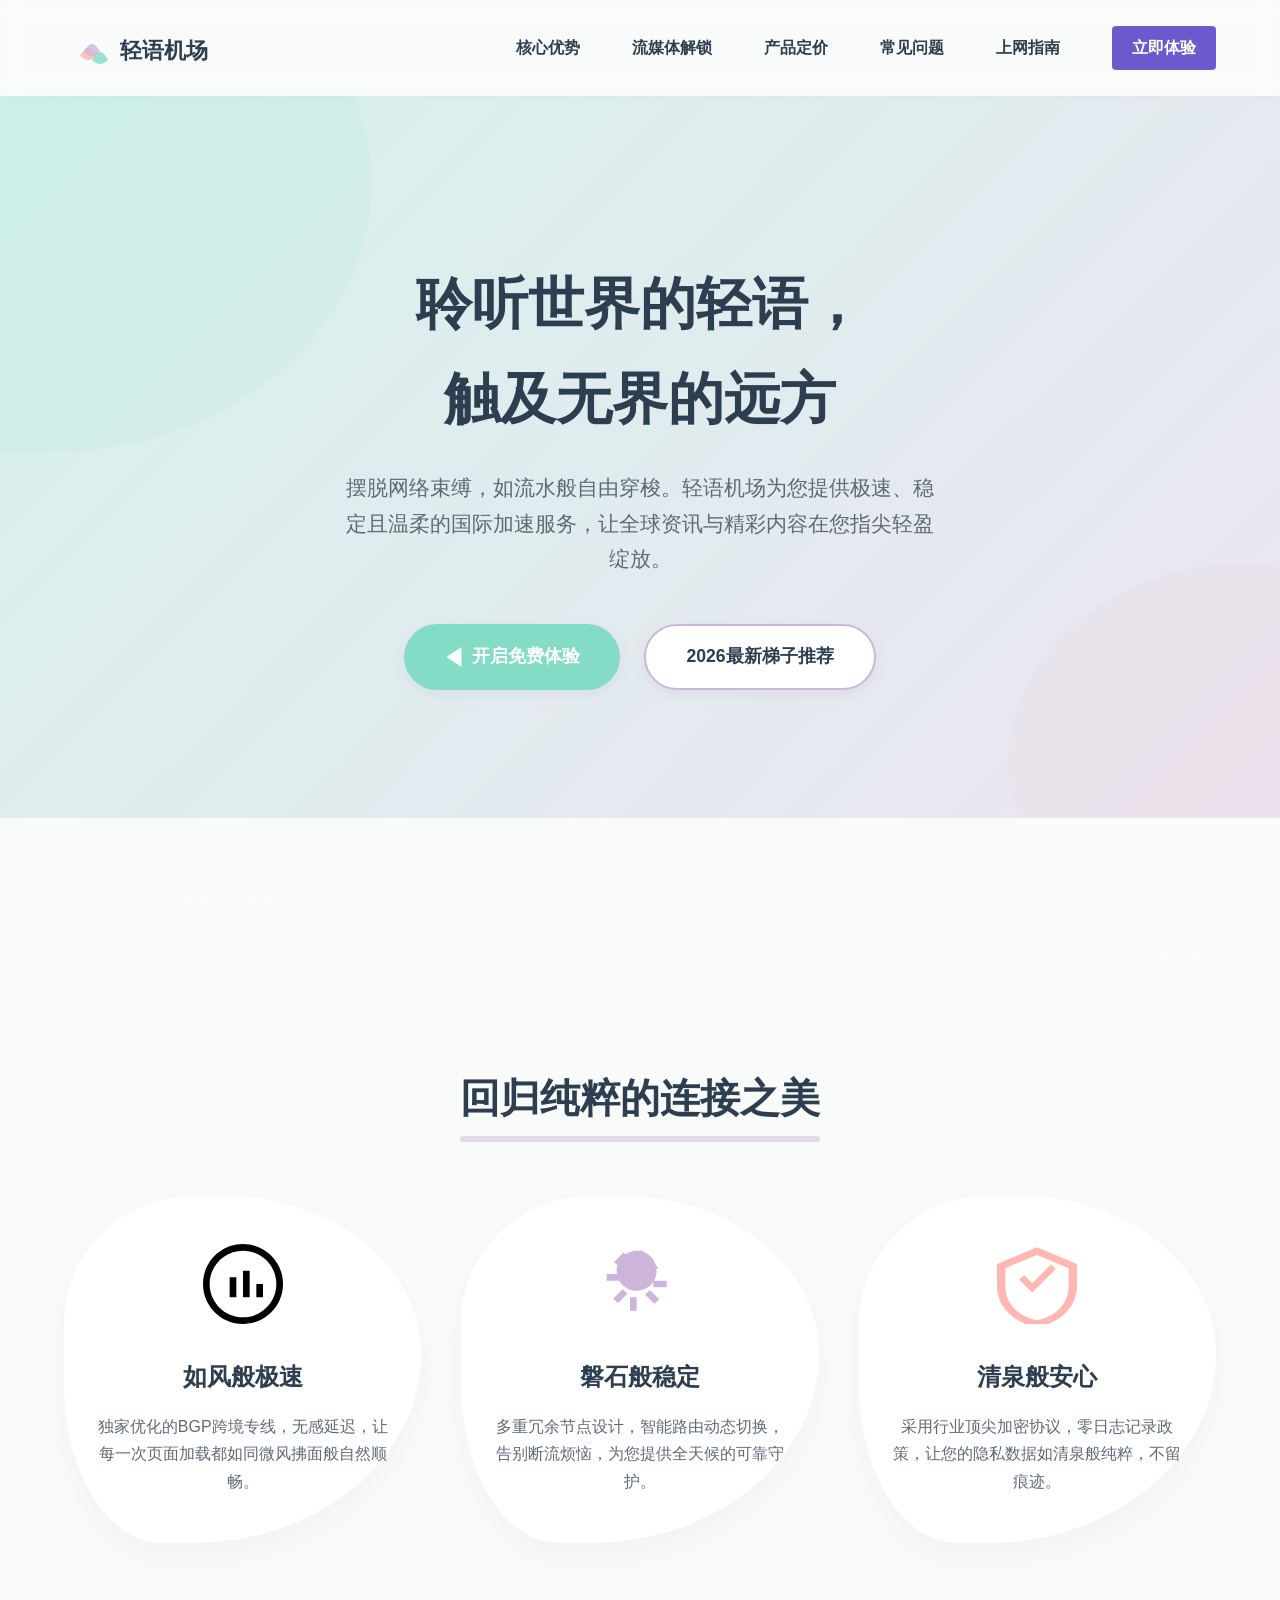
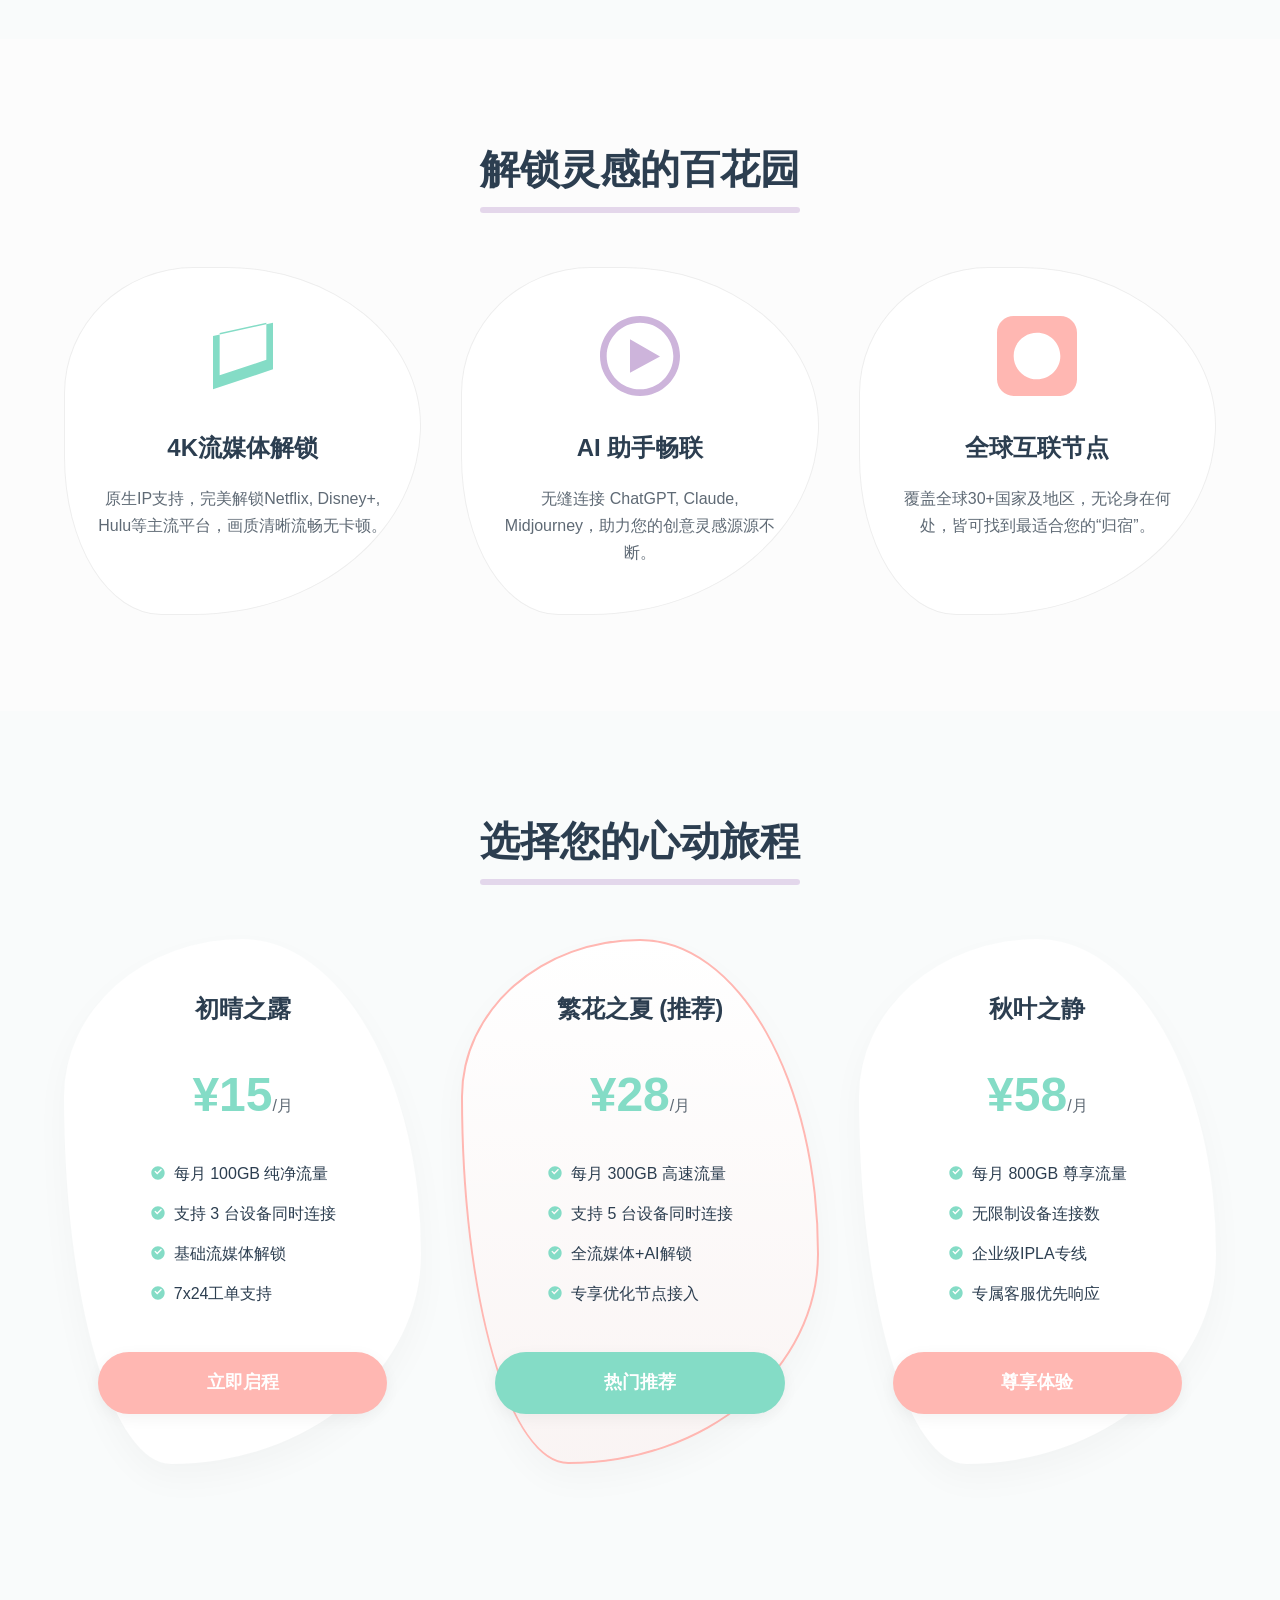
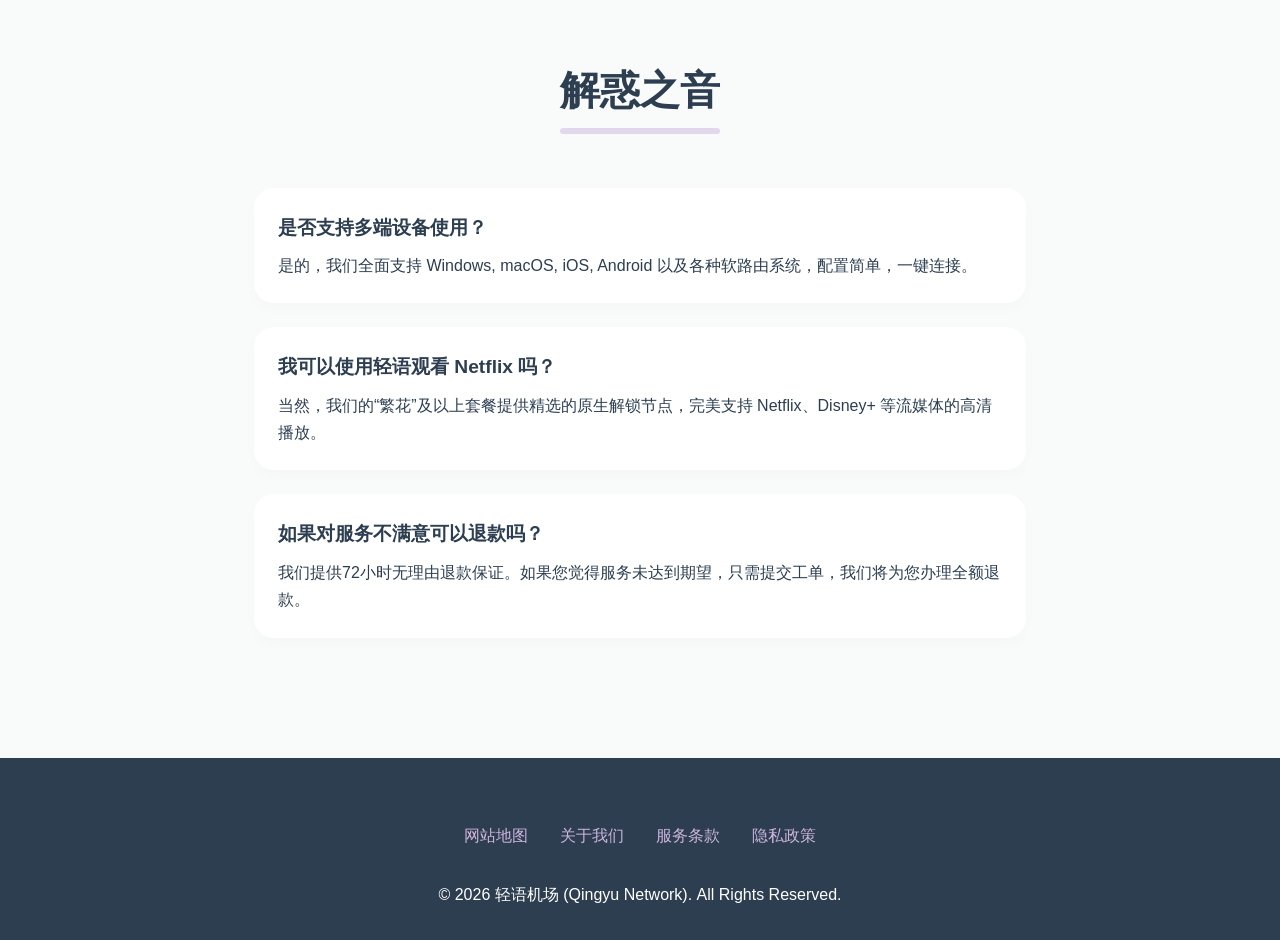
==== index.html @ f0b714f5 "Initial commit of generated landing page" ====
<!DOCTYPE html>
<html lang="zh-CN">
<head>
  <meta charset="UTF-8">
  <meta name="viewport" content="width=device-width, initial-scale=1.0">
  <title>轻语机场：丝滑解锁全球流媒体 | 全家人的畅快冲浪通行证</title>
  <link rel="stylesheet" href="style.css">
  <meta name="description" content="追剧卡顿？网课掉线？轻语机场为您带来无缝连接的网络加速体验。完美解锁各大流媒体，一键极速秒开海外高清资源。高性价比的友好型机场推荐，全天候守护您与家人的数字生活。">

    <meta name="keywords" content="轻语机场, 流媒体解锁, 海外教育加速, 翻墙梯子, 稳定好用机场">

    <meta property="og:title" content="轻语机场：丝滑解锁全球流媒体 | 全家人的畅快冲浪通行证">
    <meta property="og:description" content="追剧卡顿？网课掉线？轻语机场为您带来无缝连接的网络加速体验。完美解锁各大流媒体，一键极速秒开海外高清资源。高性价比的友好型机场推荐，全天候守护您与家人的数字生活。">
    <meta property="og:type" content="website">
    <meta property="og:url" content="https://qingyujichang.mom/">
    <meta property="og:image" content="https://qingyujichang.mom/og-image.jpg">
    <meta property="og:site_name" content="轻语机场">
    <script type="application/ld+json">
    {
      "@context": "https://schema.org/",
      "@type": "Product",
      "name": "轻语机场",
      "description": "追剧卡顿？网课掉线？轻语机场为您带来无缝连接的网络加速体验。完美解锁各大流媒体，一键极速秒开海外高清资源。高性价比的友好型机场推荐，全天候守护您与家人的数字生活。",
      "brand": {
        "@type": "Brand",
        "name": "轻语机场"
      }
    }
    </script>
    </head>
<body>

  <header>
    <div class="logo">
      <svg role="img" aria-label="轻语机场 Logo" viewBox="0 0 200 60" width="160" height="48" xmlns="http://www.w3.org/2000/svg">
        <path d="M 20 40 Q 30 20 40 40 Q 30 50 20 40 Z" fill="#FFB7B2" opacity="0.8"/>
        <path d="M 35 45 Q 45 25 55 45 Q 45 55 35 45 Z" fill="#84DCC6" opacity="0.8"/>
        <path d="M 25 35 Q 35 15 45 35 Q 35 45 25 35 Z" fill="#CDB4DB" opacity="0.8"/>
        <text x="70" y="42" font-size="28" font-family="'Microsoft YaHei', sans-serif" font-weight="bold" fill="#2C3E50">轻语机场</text>
      </svg>
    </div>
    
            <input type="checkbox" id="mobile-menu-toggle" class="menu-toggle" style="display:none;">
            <label for="mobile-menu-toggle" class="menu-hamburger">
                <span></span><span></span><span></span>
            </label>
            <nav style="display:flex; gap: 20px; align-items: center;">
<a href="index.html#advantages" style="text-decoration:none; color:inherit; font-weight:bold;">核心优势</a>
            <a href="index.html#streaming" style="text-decoration:none; color:inherit; font-weight:bold;">流媒体解锁</a>
            <a href="index.html#pricing" style="text-decoration:none; color:inherit; font-weight:bold;">产品定价</a>
            <a href="index.html#faq" style="text-decoration:none; color:inherit; font-weight:bold;">常见问题</a>
<a href="surfing-guide.html" style="text-decoration:none; color:inherit; font-weight:bold;">上网指南</a>
<a href="https://ww012.twilightaff.com/#/?code=A56DH1Af" rel="nofollow" target="_blank" class="nav-cta">立即体验</a>
</nav>
  </header>

  <section class="hero">
    <h1>聆听世界的轻语，<br>触及无界的远方</h1>
    <p>摆脱网络束缚，如流水般自由穿梭。轻语机场为您提供极速、稳定且温柔的国际加速服务，让全球资讯与精彩内容在您指尖轻盈绽放。</p>
    <div class="cta-group">
      <a href="https://ww012.twilightaff.com/#/?code=A56DH1Af" class="btn btn-primary" rel="nofollow" target="_blank">
        <svg role="img" aria-label="轻语机场 Logo" style="width:20px;height:20px;margin-right:8px;fill:#fff;" viewBox="0 0 24 24"><path d="M3 12l18-12v24z"/></svg> 开启免费体验
      </a>
      <a href="https://tizilab.net/paihang/" class="btn btn-dofollow" target="_blank">
        2026最新梯子推荐
      </a>
    </div>
  </section>

  <div class="wave-divider">
    <svg role="img" aria-label="轻语机场 Logo" viewBox="0 0 1200 120" preserveAspectRatio="none">
        <path d="M321.39,56.44c58-10.79,114.16-30.13,172-41.86,82.39-16.72,168.19-17.73,250.45-.39C823.78,31,906.67,72,985.66,92.83c70.05,18.48,146.53,26.09,214.34,3V0H0V27.35A600.21,600.21,0,0,0,321.39,56.44Z" fill="#F9FBFB"></path>
    </svg>
  </div>

  <section id="advantages">
    <h2 class="section-title">回归纯粹的连接之美</h2>
    <div class="grid">
      <div class="card">
        <svg role="img" aria-label="轻语机场 Logo" viewBox="0 0 24 24"><path d="M12 2c5.514 0 10 4.486 10 10s-4.486 10-10 10-10-4.486-10-10 4.486-10 10-10zm0-2c-6.627 0-12 5.373-12 12s5.373 12 12 12 12-5.373 12-12-5.373-12-12-12zm-2 16h-2v-6h2v6zm4 0h-2v-8h2v8zm4 0h-2v-4h2v4z"/></svg>
        <h3>如风般极速</h3>
        <p>独家优化的BGP跨境专线，无感延迟，让每一次页面加载都如同微风拂面般自然顺畅。</p>
      </div>
      <div class="card">
        <svg role="img" aria-label="轻语机场 Logo" viewBox="0 0 24 24"><path d="M11 2v4h2v-4h-2zm3.61 2.22l-1.41 1.41 2.83 2.83 1.41-1.41-2.83-2.83zm5.39 6.78h-4v2h4v-2zm-2.22 5.61l-2.83-2.83-1.41 1.41 2.83 2.83 1.41-1.41zm-6.78 3.39v-4h-2v4h2zm-5.61-2.22l2.83-2.83-1.41-1.41-2.83 2.83 1.41 1.41zm-3.39-6.78h4v-2h-4v2zm2.22-5.61l1.41 1.41 2.83-2.83-1.41-1.41-2.83 2.83zm6.78-3.39c-3.31 0-6 2.69-6 6s2.69 6 6 6 6-2.69 6-6-2.69-6-6-6z" fill="#CDB4DB"/></svg>
        <h3>磐石般稳定</h3>
        <p>多重冗余节点设计，智能路由动态切换，告别断流烦恼，为您提供全天候的可靠守护。</p>
      </div>
      <div class="card">
        <svg role="img" aria-label="轻语机场 Logo" viewBox="0 0 24 24"><path d="M12 1l-12 5v6.5c0 5.55 3.84 10.74 12 12.5 8.16-1.76 12-6.95 12-12.5v-6.5l-12-5zm0 2.28l9.5 3.96v5.26c0 4.67-2.92 9-9.5 10.37-6.58-1.37-9.5-5.7-9.5-10.37v-5.26l9.5-3.96zm-1.41 11.3l-3.89-3.88 1.41-1.41 2.48 2.47 5.66-5.66 1.41 1.41-7.07 7.07z" fill="#FFB7B2"/></svg>
        <h3>清泉般安心</h3>
        <p>采用行业顶尖加密协议，零日志记录政策，让您的隐私数据如清泉般纯粹，不留痕迹。</p>
      </div>
    </div>
  </section>

  <section id="streaming" style="background-color: #fcfcfc;">
    <h2 class="section-title">解锁灵感的百花园</h2>
    <div class="grid">
      <div class="card" style="box-shadow: none; border: 1px solid #eee;">
        <svg role="img" aria-label="轻语机场 Logo" viewBox="0 0 24 24"><path d="M21 16v-14l-18 4v16l18-6zm-16-10.87l14-3.11v11.12l-14 4.67v-12.68z" fill="#84DCC6"/></svg>
        <h3>4K流媒体解锁</h3>
        <p>原生IP支持，完美解锁Netflix, Disney+, Hulu等主流平台，画质清晰流畅无卡顿。</p>
      </div>
      <div class="card" style="box-shadow: none; border: 1px solid #eee;">
        <svg role="img" aria-label="轻语机场 Logo" viewBox="0 0 24 24"><path d="M12 2c5.514 0 10 4.486 10 10s-4.486 10-10 10-10-4.486-10-10 4.486-10 10-10zm0-2c-6.627 0-12 5.373-12 12s5.373 12 12 12 12-5.373 12-12-5.373-12-12-12zm-3 17v-10l9 5.146-9 4.854z" fill="#CDB4DB"/></svg>
        <h3>AI 助手畅联</h3>
        <p>无缝连接 ChatGPT, Claude, Midjourney，助力您的创意灵感源源不断。</p>
      </div>
      <div class="card" style="box-shadow: none; border: 1px solid #eee;">
        <svg role="img" aria-label="轻语机场 Logo" viewBox="0 0 24 24"><path d="M19 0h-14c-2.761 0-5 2.239-5 5v14c0 2.761 2.239 5 5 5h14c2.762 0 5-2.239 5-5v-14c0-2.761-2.238-5-5-5zm-7 19c-3.86 0-7-3.14-7-7s3.14-7 7-7 7 3.14 7 7-3.14 7-7 7z" fill="#FFB7B2"/></svg>
        <h3>全球互联节点</h3>
        <p>覆盖全球30+国家及地区，无论身在何处，皆可找到最适合您的“归宿”。</p>
      </div>
    </div>
  </section>

  <section id="pricing">
    <h2 class="section-title">选择您的心动旅程</h2>
    <div class="grid">
      <div class="card price-card">
        <h3>初晴之露</h3>
        <div class="price">¥15<span>/月</span></div>
        <ul class="features-list">
          <li>每月 100GB 纯净流量</li>
          <li>支持 3 台设备同时连接</li>
          <li>基础流媒体解锁</li>
          <li>7x24工单支持</li>
        </ul>
        <a href="https://ww012.twilightaff.com/#/?code=A56DH1Af" class="btn btn-secondary" rel="nofollow" target="_blank" style="width:100%">立即启程</a>
      </div>
      <div class="card price-card featured">
        <h3>繁花之夏 (推荐)</h3>
        <div class="price">¥28<span>/月</span></div>
        <ul class="features-list">
          <li>每月 300GB 高速流量</li>
          <li>支持 5 台设备同时连接</li>
          <li>全流媒体+AI解锁</li>
          <li>专享优化节点接入</li>
        </ul>
        <a href="https://ww012.twilightaff.com/#/?code=A56DH1Af" class="btn btn-primary" rel="nofollow" target="_blank" style="width:100%">热门推荐</a>
      </div>
      <div class="card price-card">
        <h3>秋叶之静</h3>
        <div class="price">¥58<span>/月</span></div>
        <ul class="features-list">
          <li>每月 800GB 尊享流量</li>
          <li>无限制设备连接数</li>
          <li>企业级IPLA专线</li>
          <li>专属客服优先响应</li>
        </ul>
        <a href="https://ww012.twilightaff.com/#/?code=A56DH1Af" class="btn btn-secondary" rel="nofollow" target="_blank" style="width:100%">尊享体验</a>
      </div>
    </div>
  </section>

  <section id="faq" style="max-width: 900px; margin: 0 auto;">
    <h2 class="section-title">解惑之音</h2>
    <div class="faq-item">
      <h4>是否支持多端设备使用？</h4>
      <p>是的，我们全面支持 Windows, macOS, iOS, Android 以及各种软路由系统，配置简单，一键连接。</p>
    </div>
    <div class="faq-item">
      <h4>我可以使用轻语观看 Netflix 吗？</h4>
      <p>当然，我们的“繁花”及以上套餐提供精选的原生解锁节点，完美支持 Netflix、Disney+ 等流媒体的高清播放。</p>
    </div>
    <div class="faq-item">
      <h4>如果对服务不满意可以退款吗？</h4>
      <p>我们提供72小时无理由退款保证。如果您觉得服务未达到期望，只需提交工单，我们将为您办理全额退款。</p>
    </div>
  </section>

  <footer>
    <div class="footer-links">
      <a href="sitemap.html">网站地图</a>
      <a href="about.html">关于我们</a>
      <a href="terms.html">服务条款</a>
      <a href="privacy.html">隐私政策</a>
    </div>
    <p>&copy; 2026 轻语机场 (Qingyu Network). All Rights Reserved.</p>
  </footer>

</body>
</html>
---- style.css ----
/* style.css */
:root {
  --teal: #84DCC6;
  --peach: #FFB7B2;
  --lavender: #CDB4DB;
  --white: #F9FBFB;
  --text-dark: #2C3E50;
  --text-light: #5F6A75;
  --blob-radius-1: 40% 60% 70% 30% / 40% 50% 60% 50%;
  --blob-radius-2: 60% 40% 30% 70% / 50% 60% 40% 50%;
  --blob-radius-3: 50% 50% 70% 30% / 30% 60% 40% 70%;
}

* {
  box-sizing: border-box;
  margin: 0;
  padding: 0;
}

body {
  font-family: 'Helvetica Neue', 'PingFang SC', 'Microsoft YaHei', sans-serif;
  background-color: var(--white);
  color: var(--text-dark);
  line-height: 1.7;
  overflow-x: hidden;
}

a { text-decoration: none; }

header {
  display: flex;
  justify-content: space-between;
  align-items: center;
  padding: 1.5rem 5%;
  background: rgba(249, 251, 251, 0.85);
  backdrop-filter: blur(10px);
  position: sticky;
  top: 0;
  z-index: 1000;
  box-shadow: 0 2px 10px rgba(0,0,0,0.02);
}

.logo {
  display: flex;
  align-items: center;
}

nav a {
  margin-left: 2rem;
  color: var(--text-dark);
  font-weight: 500;
  transition: color 0.3s;
}

nav a:hover { color: var(--teal); }

section {
  padding: 6rem 5%;
  position: relative;
}

.hero {
  text-align: center;
  padding: 10rem 5% 8rem;
  background: linear-gradient(135deg, rgba(132, 220, 198, 0.3), rgba(205, 180, 219, 0.3));
  position: relative;
  overflow: hidden;
}

.hero::before {
  content: '';
  position: absolute;
  top: -20%; left: -10%;
  width: 500px; height: 500px;
  background: var(--teal);
  opacity: 0.1;
  border-radius: var(--blob-radius-1);
  z-index: -1;
  animation: morph 8s ease-in-out infinite alternate;
}

.hero::after {
  content: '';
  position: absolute;
  bottom: -20%; right: -10%;
  width: 400px; height: 400px;
  background: var(--peach);
  opacity: 0.1;
  border-radius: var(--blob-radius-2);
  z-index: -1;
  animation: morph 10s ease-in-out infinite alternate-reverse;
}

@keyframes morph {
  0% { border-radius: var(--blob-radius-1); transform: rotate(0deg); }
  100% { border-radius: var(--blob-radius-2); transform: rotate(10deg); }
}

.hero h1 {
  font-size: 3.5rem;
  margin-bottom: 1.5rem;
  color: var(--text-dark);
  font-weight: 800;
}

.hero p {
  font-size: 1.3rem;
  color: var(--text-light);
  margin-bottom: 3rem;
  max-width: 600px;
  margin-inline: auto;
}

.cta-group {
  display: flex;
  justify-content: center;
  gap: 1.5rem;
  flex-wrap: wrap;
}

.btn {
  display: inline-flex;
  align-items: center;
  justify-content: center;
  padding: 1rem 2.5rem;
  border-radius: 50px;
  font-size: 1.1rem;
  font-weight: bold;
  transition: all 0.3s ease;
  box-shadow: 0 4px 15px rgba(0,0,0,0.05);
}

.btn-primary {
  background-color: var(--teal);
  color: #fff;
}
.btn-primary:hover { background-color: #6bc4ae; transform: translateY(-3px); box-shadow: 0 8px 25px rgba(132, 220, 198, 0.4); }

.btn-secondary {
  background-color: var(--peach);
  color: #fff;
}
.btn-secondary:hover { background-color: #f2a6a1; transform: translateY(-3px); box-shadow: 0 8px 25px rgba(255, 183, 178, 0.4); }

.btn-dofollow {
  background-color: #fff;
  color: var(--text-dark);
  border: 2px solid var(--lavender);
}
.btn-dofollow:hover { background-color: var(--lavender); color: #fff; transform: translateY(-3px); box-shadow: 0 8px 25px rgba(205, 180, 219, 0.4); }

.section-title {
  text-align: center;
  font-size: 2.5rem;
  margin-bottom: 4rem;
  color: var(--text-dark);
  position: relative;
  display: inline-block;
  left: 50%;
  transform: translateX(-50%);
}

.section-title::after {
  content: '';
  position: absolute;
  bottom: -10px;
  left: 0;
  width: 100%;
  height: 6px;
  background: var(--lavender);
  border-radius: 10px;
  opacity: 0.5;
}

.grid {
  display: grid;
  grid-template-columns: repeat(auto-fit, minmax(300px, 1fr));
  gap: 2.5rem;
  max-width: 1200px;
  margin: 0 auto;
}

.card {
  background: #fff;
  padding: 3rem 2rem;
  border-radius: var(--blob-radius-1);
  box-shadow: 0 15px 35px rgba(0,0,0,0.03);
  text-align: center;
  transition: all 0.4s ease;
  position: relative;
  z-index: 1;
}

.card::before {
  content: '';
  position: absolute;
  top: -10%; left: -10%;
  width: 120%; height: 120%;
  background: radial-gradient(circle, rgba(132,220,198,0.05) 0%, rgba(255,255,255,0) 70%);
  z-index: -1;
  opacity: 0;
  transition: opacity 0.4s ease;
}

.card:hover {
  border-radius: var(--blob-radius-2);
  transform: translateY(-10px);
}
.card:hover::before { opacity: 1; }

.card svg {
  width: 80px;
  height: 80px;
  margin-bottom: 1.5rem;
}

.card h3 {
  font-size: 1.5rem;
  margin-bottom: 1rem;
  color: var(--text-dark);
}

.card p {
  color: var(--text-light);
}

.price-card {
  border-radius: var(--blob-radius-3);
  border: 2px solid transparent;
}
.price-card.featured {
  background: linear-gradient(180deg, #fff 0%, rgba(255,183,178,0.1) 100%);
  border-color: var(--peach);
}

.price {
  font-size: 3rem;
  font-weight: 800;
  color: var(--teal);
  margin: 1.5rem 0;
}
.price span { font-size: 1rem; color: var(--text-light); font-weight: normal; }

.features-list { list-style: none; margin-bottom: 2rem; text-align: left; display: inline-block; }
.features-list li { margin-bottom: 0.8rem; display: flex; align-items: center; gap: 0.5rem; }
.features-list li::before {
  content: '';
  display: inline-block;
  width: 16px; height: 16px;
  background-image: url('data:image/svg+xml;utf8,<svg xmlns="http://www.w3.org/2000/svg" viewBox="0 0 24 24" fill="%2384DCC6"><path d="M12 22C6.477 22 2 17.523 2 12S6.477 2 12 2s10 4.477 10 10-4.477 10-10 10zm-1.177-7.86l7.07-7.071-1.414-1.414-5.656 5.657-2.829-2.829-1.414 1.414 4.243 4.243z"/></svg>');
}

.faq-item {
  background: #fff;
  border-radius: 20px;
  padding: 1.5rem;
  margin-bottom: 1.5rem;
  box-shadow: 0 5px 15px rgba(0,0,0,0.02);
}
.faq-item h4 { font-size: 1.2rem; color: var(--text-dark); margin-bottom: 0.5rem; }

.wave-divider {
  width: 100%;
  overflow: hidden;
  line-height: 0;
}
.wave-divider svg { display: block; width: calc(100% + 1.3px); height: 150px; }

footer {
  background: var(--text-dark);
  color: #fff;
  padding: 4rem 5% 2rem;
  text-align: center;
}

.footer-links { margin-bottom: 2rem; display: flex; justify-content: center; gap: 2rem; flex-wrap: wrap; }
.footer-links a { color: var(--lavender); transition: color 0.3s; }
.footer-links a:hover { color: var(--teal); }

.page-container {
  max-width: 800px;
  margin: 5rem auto;
  padding: 3rem;
  background: #fff;
  border-radius: var(--blob-radius-1);
  box-shadow: 0 20px 40px rgba(0,0,0,0.05);
}
.page-container h1 { color: var(--teal); margin-bottom: 2rem; font-size: 2.5rem; text-align: center; }
.page-container h2 { color: var(--text-dark); margin: 2rem 0 1rem; }
.page-container p { margin-bottom: 1.5rem; color: var(--text-light); }
.page-container ul { margin-left: 2rem; margin-bottom: 1.5rem; color: var(--text-light); }
.page-container li { margin-bottom: 0.5rem; }

@media (max-width: 768px) {
  header { flex-direction: column; gap: 1rem; padding: 1rem; }
  nav a { margin: 0 0.5rem; font-size: 0.9rem; }
  .hero h1 { font-size: 2.5rem; }
  .section-title { font-size: 2rem; }
  .grid { grid-template-columns: 1fr; }
  .page-container { margin: 2rem 5%; padding: 2rem 1.5rem; border-radius: 20px; }
}

/* Article Content Link Styles */
.article-content a {
    color: #6a5acd !important;
    text-decoration: underline;
    font-weight: bold;
}
.article-content a:visited {
    color: #6a5acd !important;
}
.article-content a:hover {
    opacity: 0.8;
}

/* Force CTA Button Styling in Nav */
.nav-cta {
    background-color: #6a5acd !important;
    color: #fff !important;
    padding: 8px 20px !important;
    border-radius: 4px !important;
    font-weight: bold !important;
    text-decoration: none !important;
    display: inline-block !important;
    transition: transform 0.2s, opacity 0.2s !important;
}
.nav-cta:hover {
    transform: translateY(-2px) !important;
    opacity: 0.9 !important;
}

/* Article Content Typography & Spacing */
.article-content h2 {
    margin-top: 2.5em !important;
    margin-bottom: 1em !important;
    line-height: 1.4 !important;
}
.article-content h3 {
    margin-top: 2em !important;
    margin-bottom: 0.8em !important;
    line-height: 1.4 !important;
}
.article-content p {
    margin-bottom: 1.5em !important;
}
.article-content ul, .article-content ol {
    margin-bottom: 1.5em !important;
    padding-left: 2em !important;
}
.article-content li {
    margin-bottom: 0.5em !important;
}

/* Mobile Hamburger Menu Fix */
.menu-toggle, .menu-hamburger {
    display: none;
}

@media (max-width: 768px) {
    .menu-hamburger {
        display: flex;
        flex-direction: column;
        justify-content: space-between;
        width: 30px;
        height: 21px;
        cursor: pointer;
        z-index: 10000;
        margin-left: auto; /* Push to the right */
    }
    .menu-hamburger span {
        display: block;
        height: 3px;
        width: 100%;
        background-color: #333;
        border-radius: 3px;
        transition: all 0.3s ease;
    }
    
    .nav-links, nav {
        display: none !important;
        position: absolute;
        top: 100%;
        left: 0;
        width: 100%;
        background-color: #fff;
        flex-direction: column;
        align-items: center;
        padding: 20px 0;
        box-shadow: 0 10px 20px rgba(0,0,0,0.1);
        border-top: 1px solid rgba(128,128,128,0.2);
    }
    
    .menu-toggle:checked ~ .nav-links, .menu-toggle:checked ~ nav {
        display: flex !important;
    }
    
    .nav-links a, nav a {
        margin: 10px 0 !important;
        font-size: 16px !important;
    }
    
    /* Hamburger animation */
    .menu-toggle:checked + .menu-hamburger span:nth-child(1) {
        transform: translateY(9px) rotate(45deg);
    }
    .menu-toggle:checked + .menu-hamburger span:nth-child(2) {
        opacity: 0;
    }
    .menu-toggle:checked + .menu-hamburger span:nth-child(3) {
        transform: translateY(-9px) rotate(-45deg);
    }
}
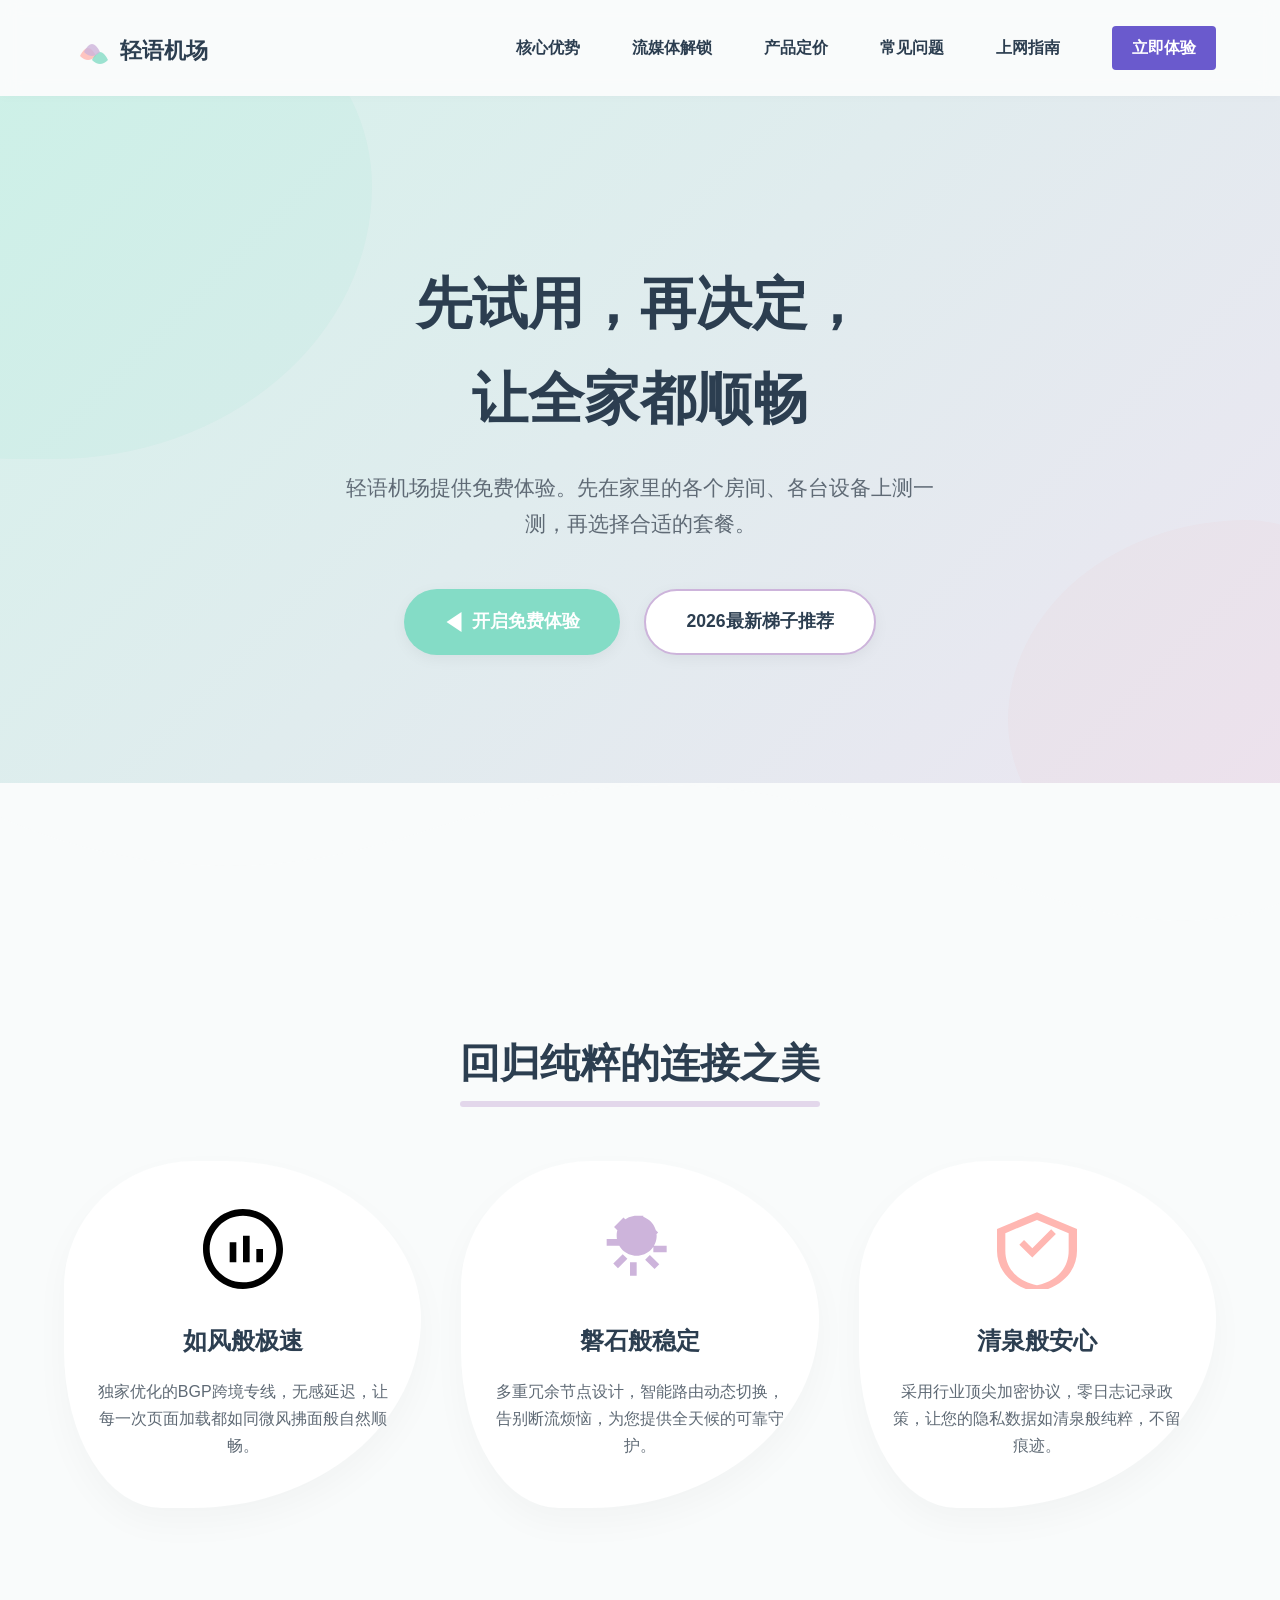
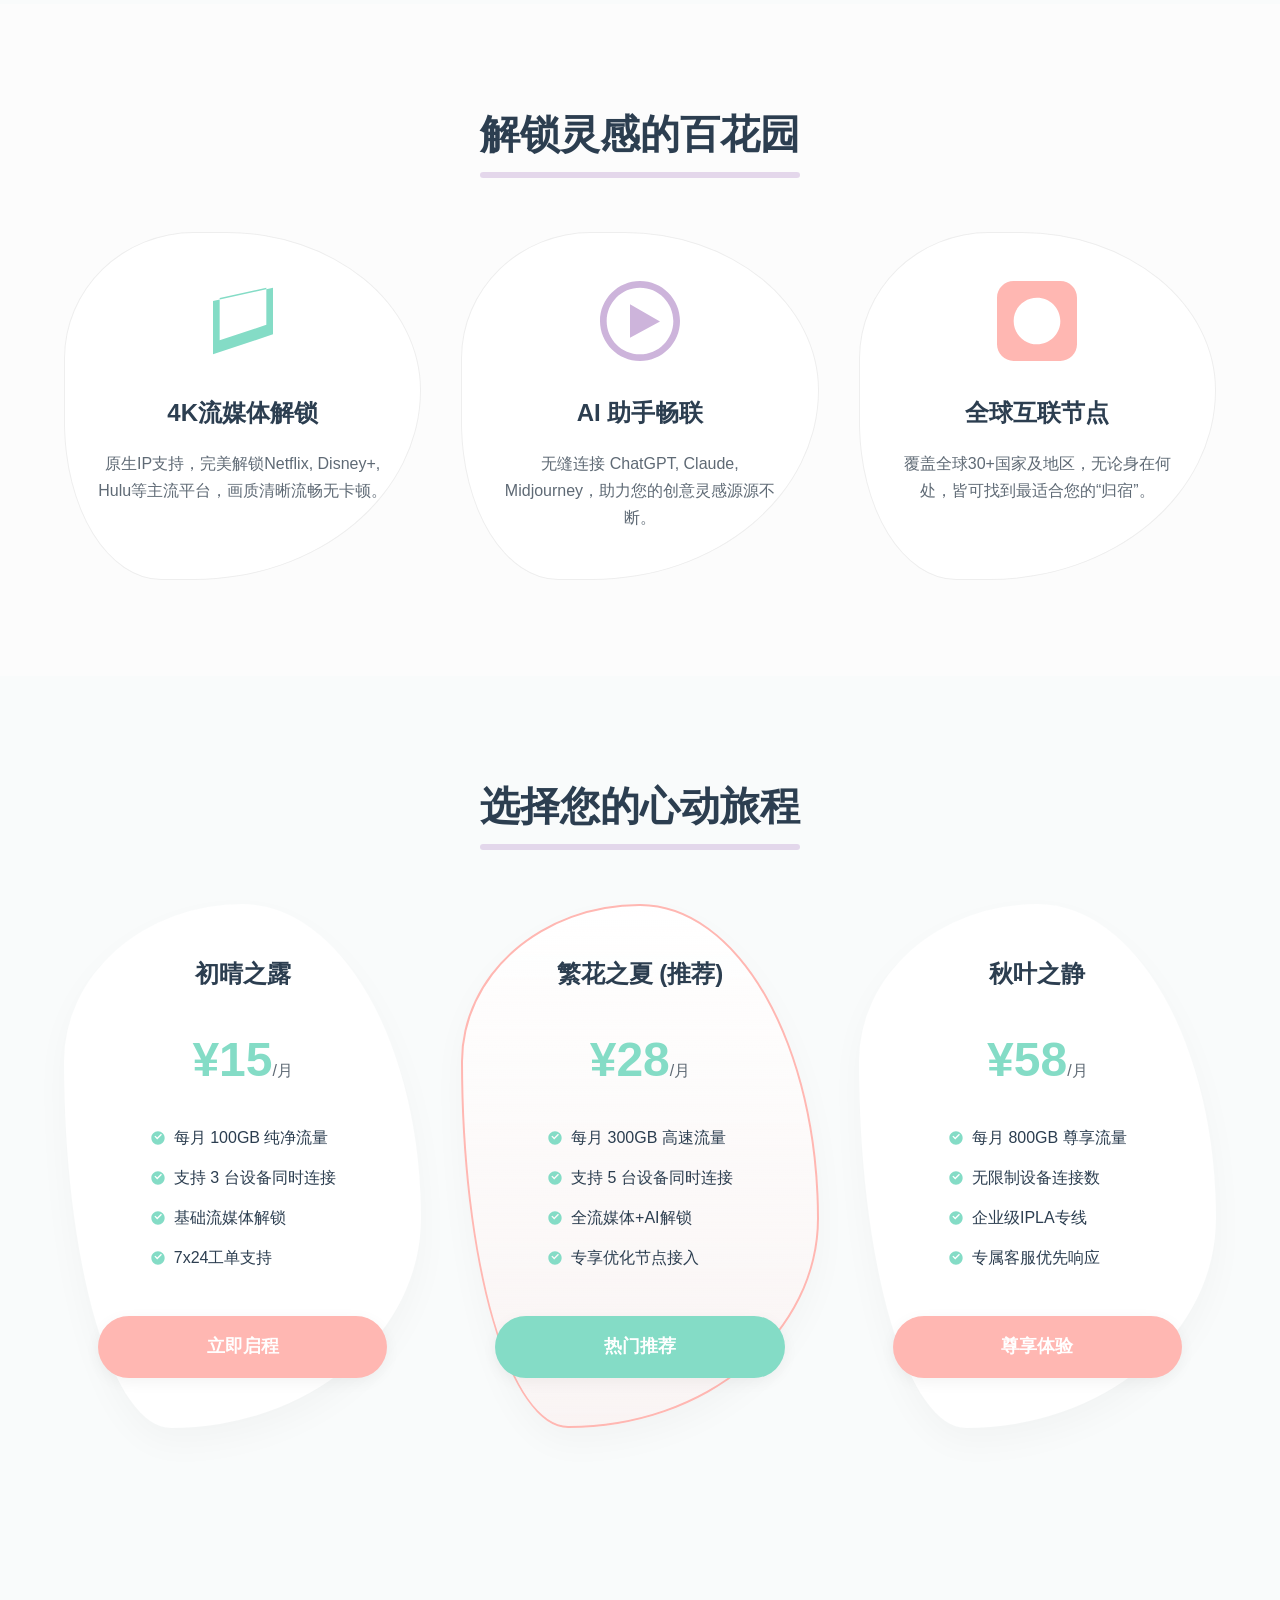
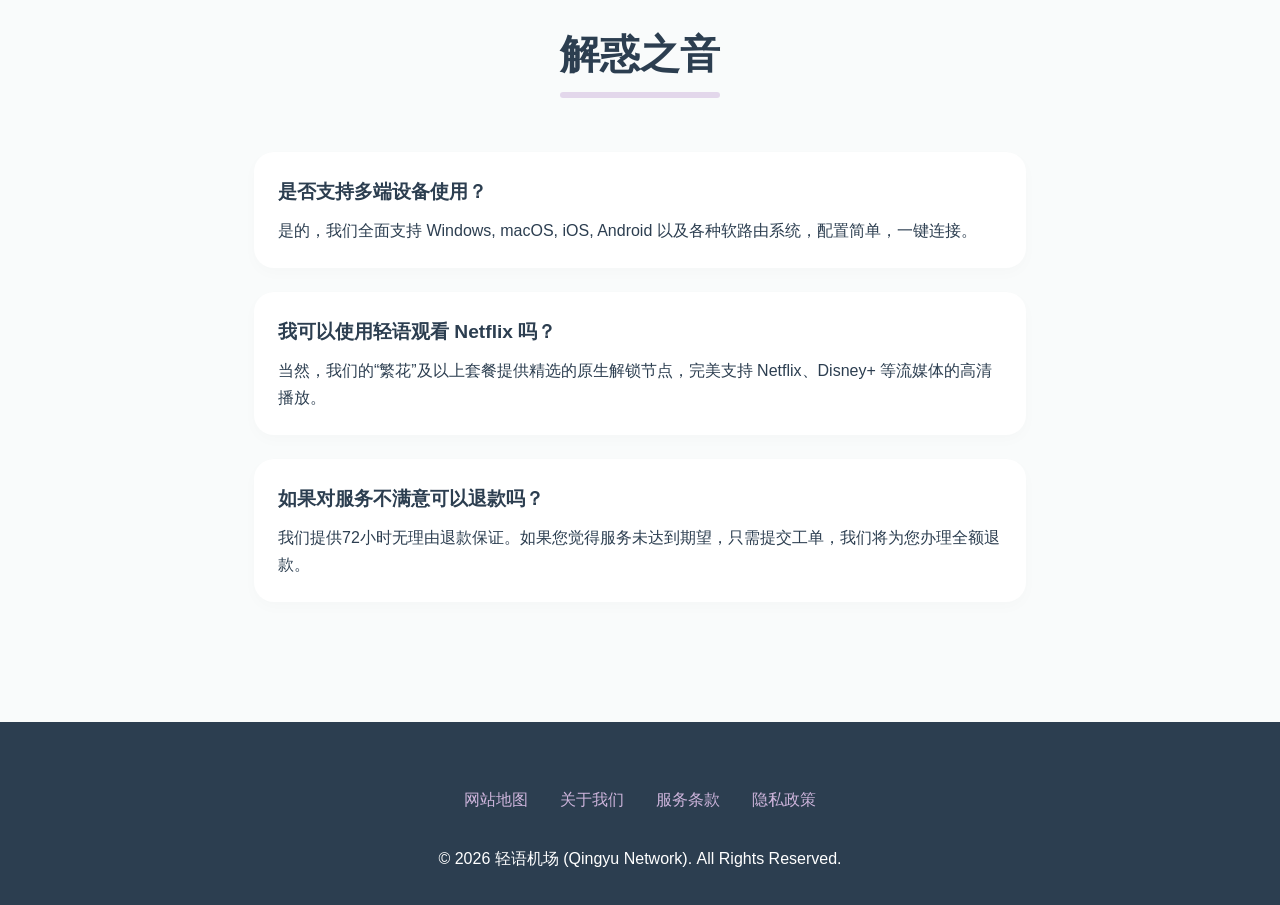
==== commit 166fdefa: "Update blog hyperlinks to dajichang.mom" ====
--- a/index.html
+++ b/index.html
@@ -3,14 +3,14 @@
 <head>
   <meta charset="UTF-8">
   <meta name="viewport" content="width=device-width, initial-scale=1.0">
-  <title>轻语机场：丝滑解锁全球流媒体 | 全家人的畅快冲浪通行证</title>
+  <title>轻语机场 - 全家人的上网指南 | 免费体验与家庭网络实用技巧</title>
   <link rel="stylesheet" href="style.css">
-  <meta name="description" content="追剧卡顿？网课掉线？轻语机场为您带来无缝连接的网络加速体验。完美解锁各大流媒体，一键极速秒开海外高清资源。高性价比的友好型机场推荐，全天候守护您与家人的数字生活。">
+  <meta name="description" content="轻语机场为全家提供稳定的上网体验。站内有路由器摆放、FTTR 全屋光纤、信道干扰、文件互传和测速工具对比等家庭网络指南。">
 
-    <meta name="keywords" content="轻语机场, 流媒体解锁, 海外教育加速, 翻墙梯子, 稳定好用机场">
+    <meta name="keywords" content="轻语机场, 机场推荐, 免费体验, 路由器摆放, FTTR, Wi-Fi信道, 测速工具">
 
-    <meta property="og:title" content="轻语机场：丝滑解锁全球流媒体 | 全家人的畅快冲浪通行证">
-    <meta property="og:description" content="追剧卡顿？网课掉线？轻语机场为您带来无缝连接的网络加速体验。完美解锁各大流媒体，一键极速秒开海外高清资源。高性价比的友好型机场推荐，全天候守护您与家人的数字生活。">
+    <meta property="og:title" content="轻语机场 - 全家人的上网指南 | 免费体验与家庭网络实用技巧">
+    <meta property="og:description" content="轻语机场为全家提供稳定的上网体验。站内有路由器摆放、FTTR 全屋光纤、信道干扰、文件互传和测速工具对比等家庭网络指南。">
     <meta property="og:type" content="website">
     <meta property="og:url" content="https://qingyujichang.mom/">
     <meta property="og:image" content="https://qingyujichang.mom/og-image.jpg">
@@ -55,13 +55,13 @@
   </header>
 
   <section class="hero">
-    <h1>聆听世界的轻语，<br>触及无界的远方</h1>
-    <p>摆脱网络束缚，如流水般自由穿梭。轻语机场为您提供极速、稳定且温柔的国际加速服务，让全球资讯与精彩内容在您指尖轻盈绽放。</p>
+    <h1>先试用，再决定，<br>让全家都顺畅</h1>
+    <p>轻语机场提供免费体验。先在家里的各个房间、各台设备上测一测，再选择合适的套餐。</p>
     <div class="cta-group">
       <a href="https://ww012.twilightaff.com/#/?code=A56DH1Af" class="btn btn-primary" rel="nofollow" target="_blank">
         <svg role="img" aria-label="轻语机场 Logo" style="width:20px;height:20px;margin-right:8px;fill:#fff;" viewBox="0 0 24 24"><path d="M3 12l18-12v24z"/></svg> 开启免费体验
       </a>
-      <a href="https://tizilab.net/paihang/" class="btn btn-dofollow" target="_blank">
+      <a href="https://dajichang.mom/" class="btn btn-dofollow" target="_blank">
         2026最新梯子推荐
       </a>
     </div>
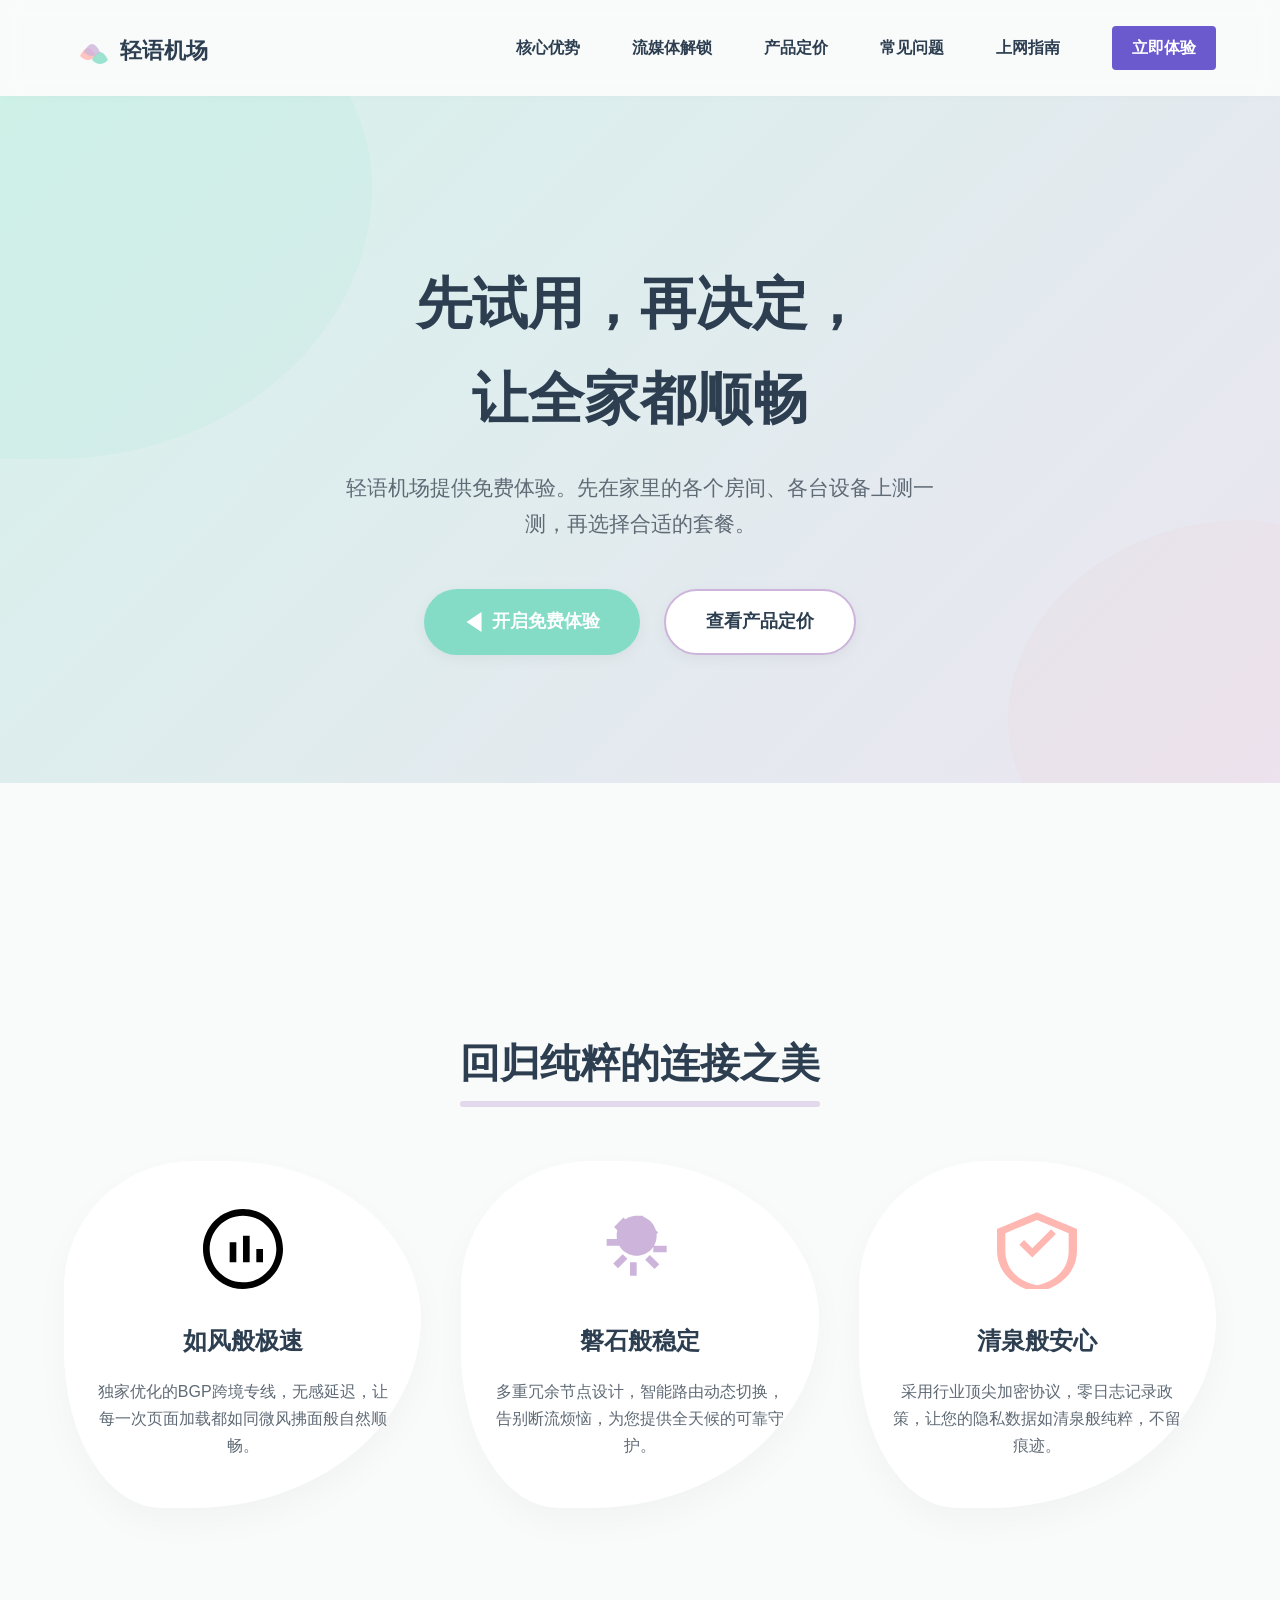
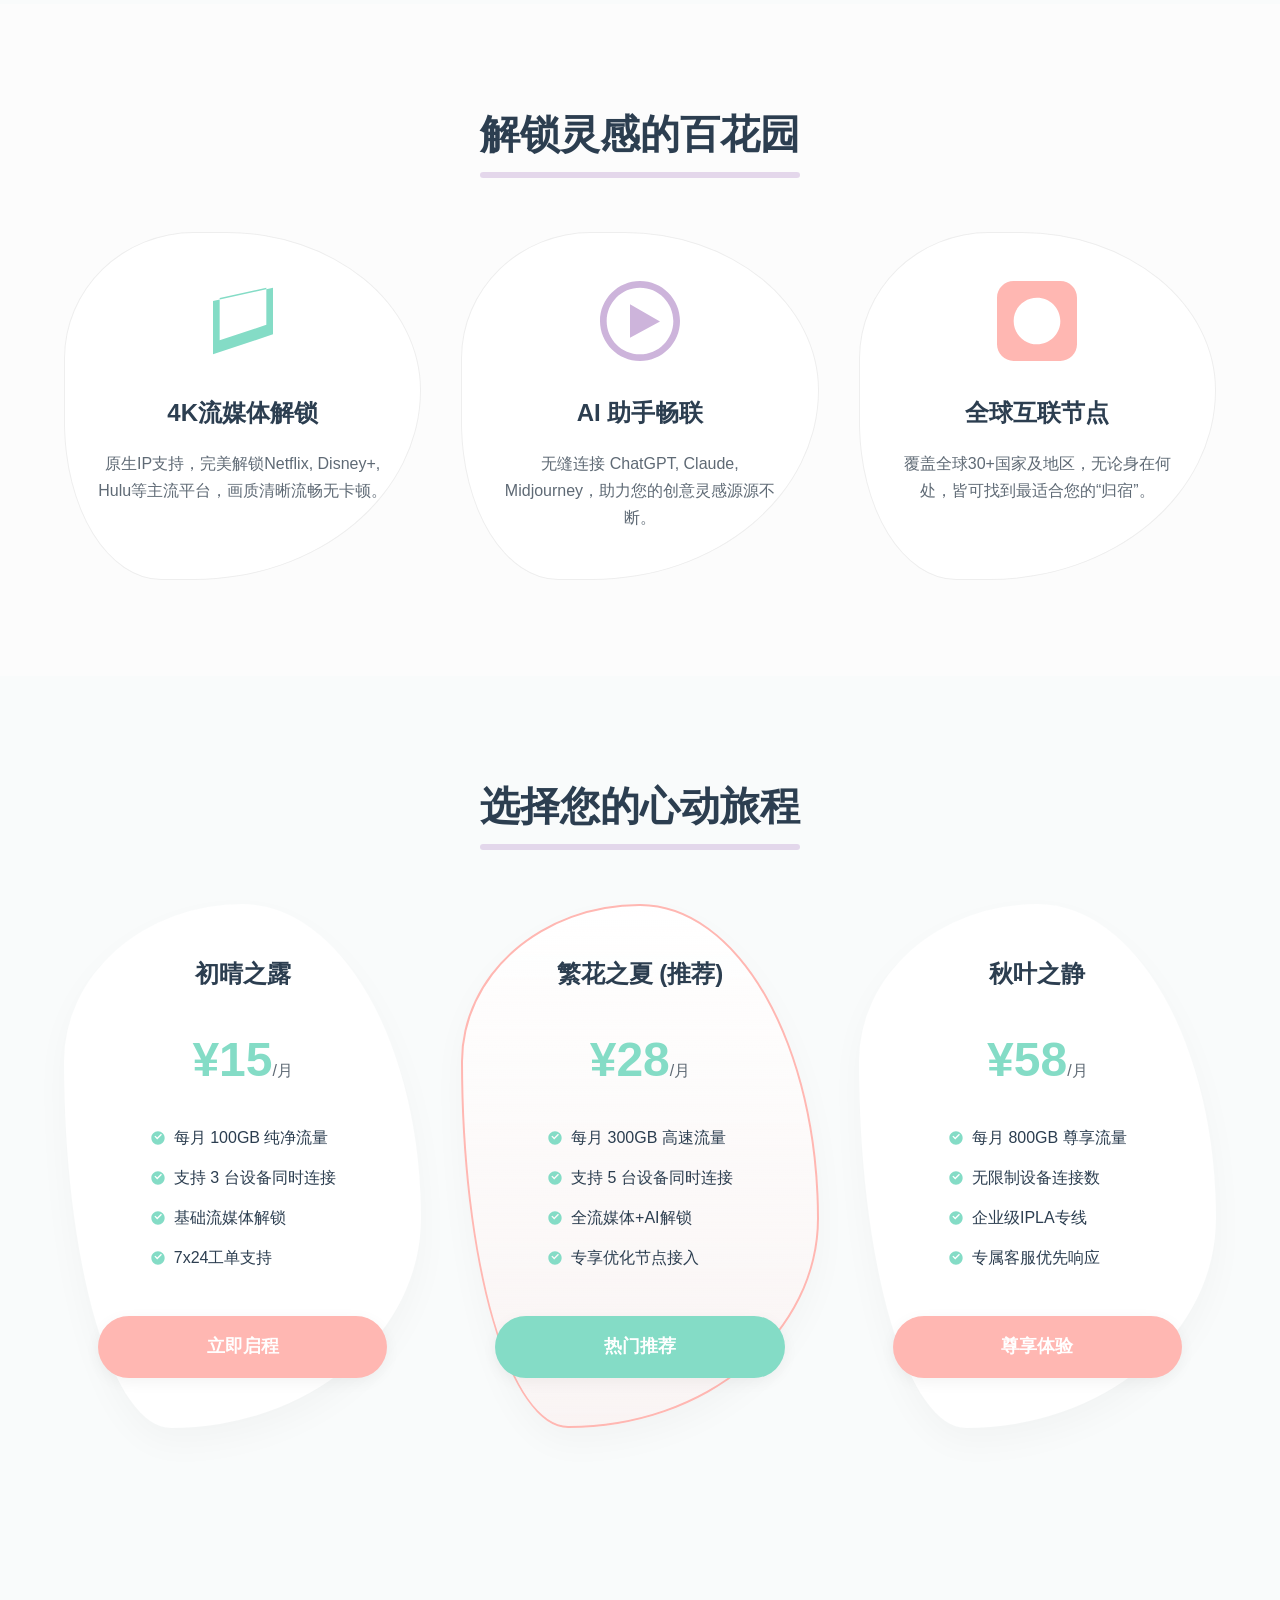
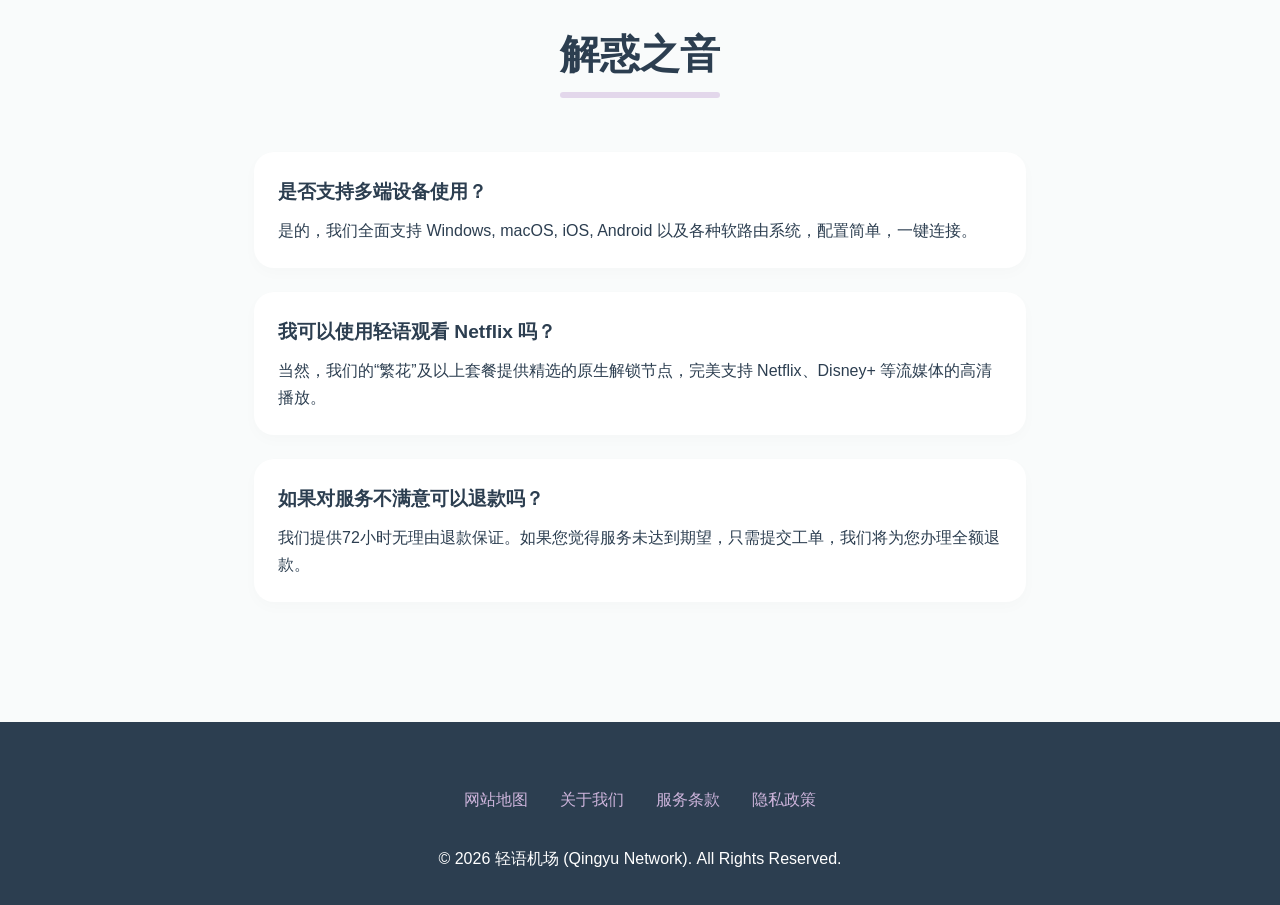
==== commit 991eb9b8: "Update hero ladder button to pricing section anchor" ====
--- a/index.html
+++ b/index.html
@@ -61,9 +61,7 @@
       <a href="https://ww012.twilightaff.com/#/?code=A56DH1Af" class="btn btn-primary" rel="nofollow" target="_blank">
         <svg role="img" aria-label="轻语机场 Logo" style="width:20px;height:20px;margin-right:8px;fill:#fff;" viewBox="0 0 24 24"><path d="M3 12l18-12v24z"/></svg> 开启免费体验
       </a>
-      <a href="https://dajichang.mom/" class="btn btn-dofollow" target="_blank">
-        2026最新梯子推荐
-      </a>
+      <a href="#pricing" class="btn btn-dofollow">查看产品定价</a>
     </div>
   </section>
 
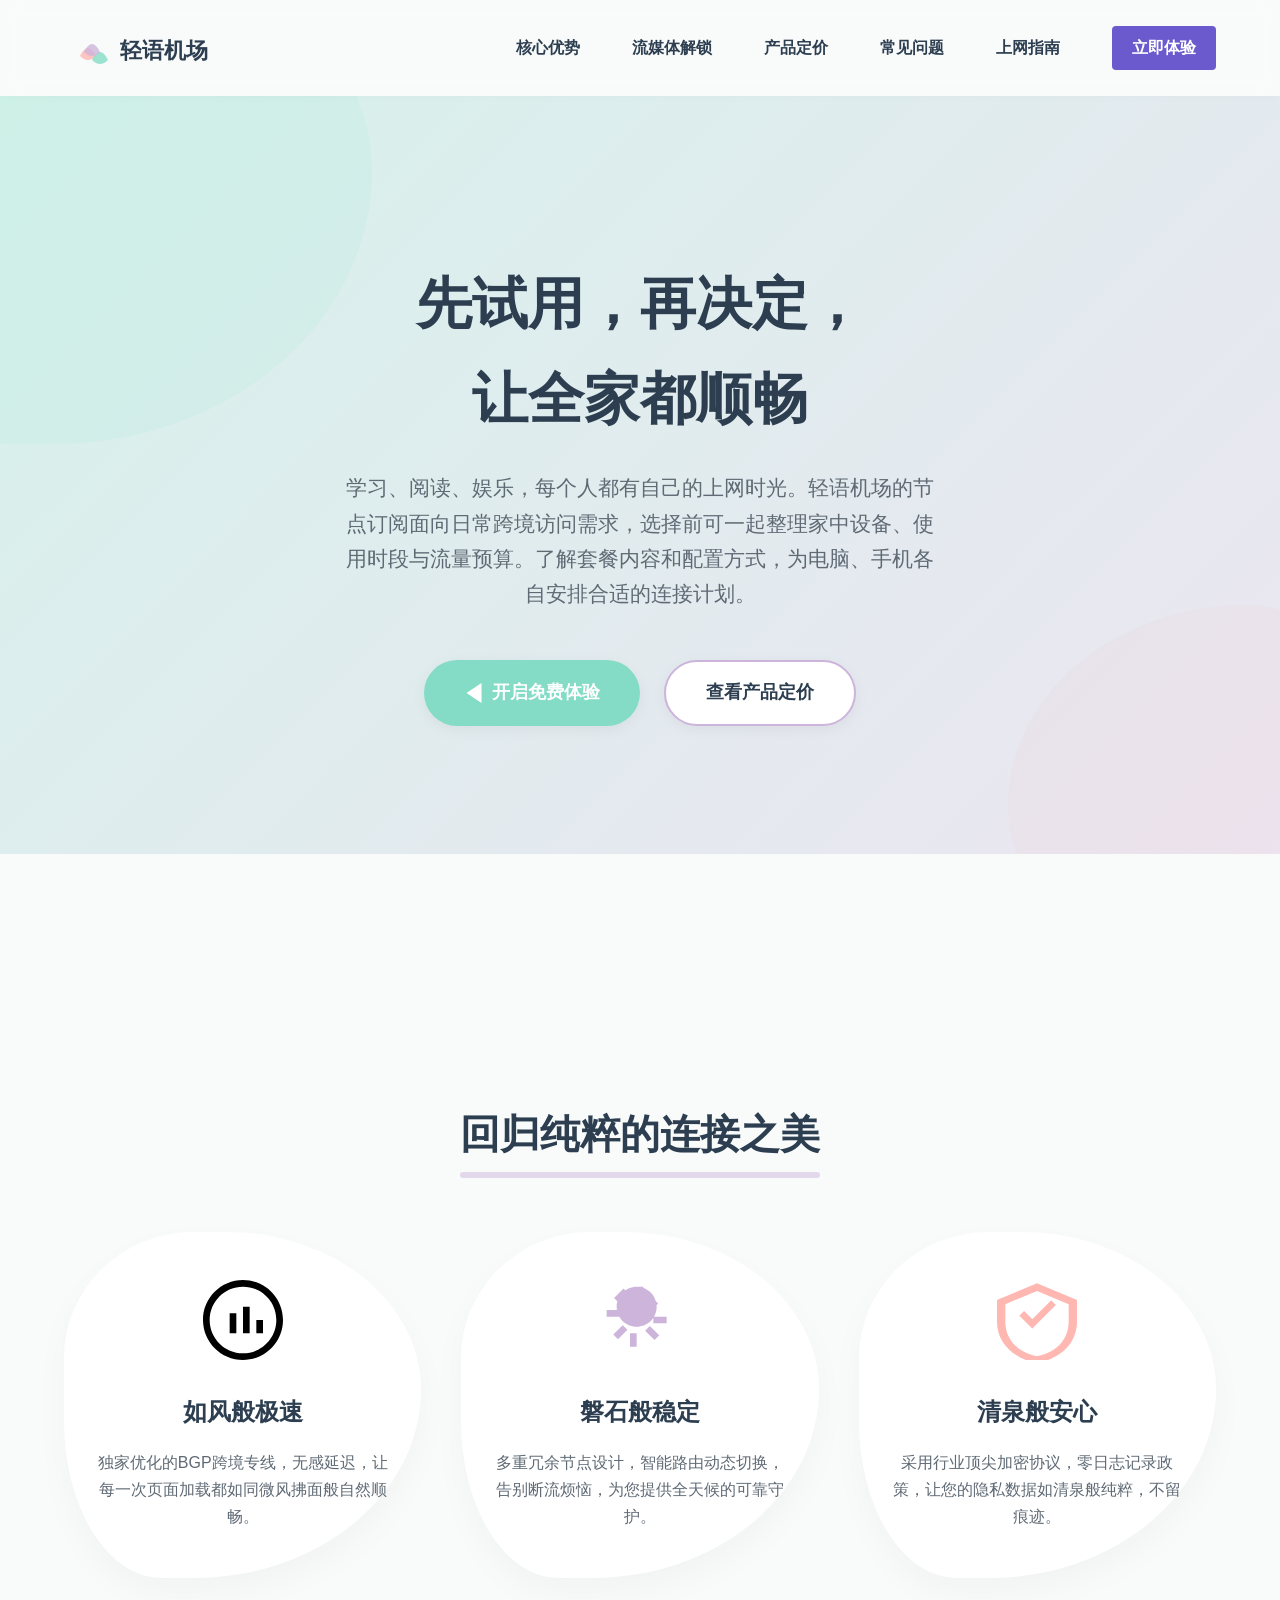
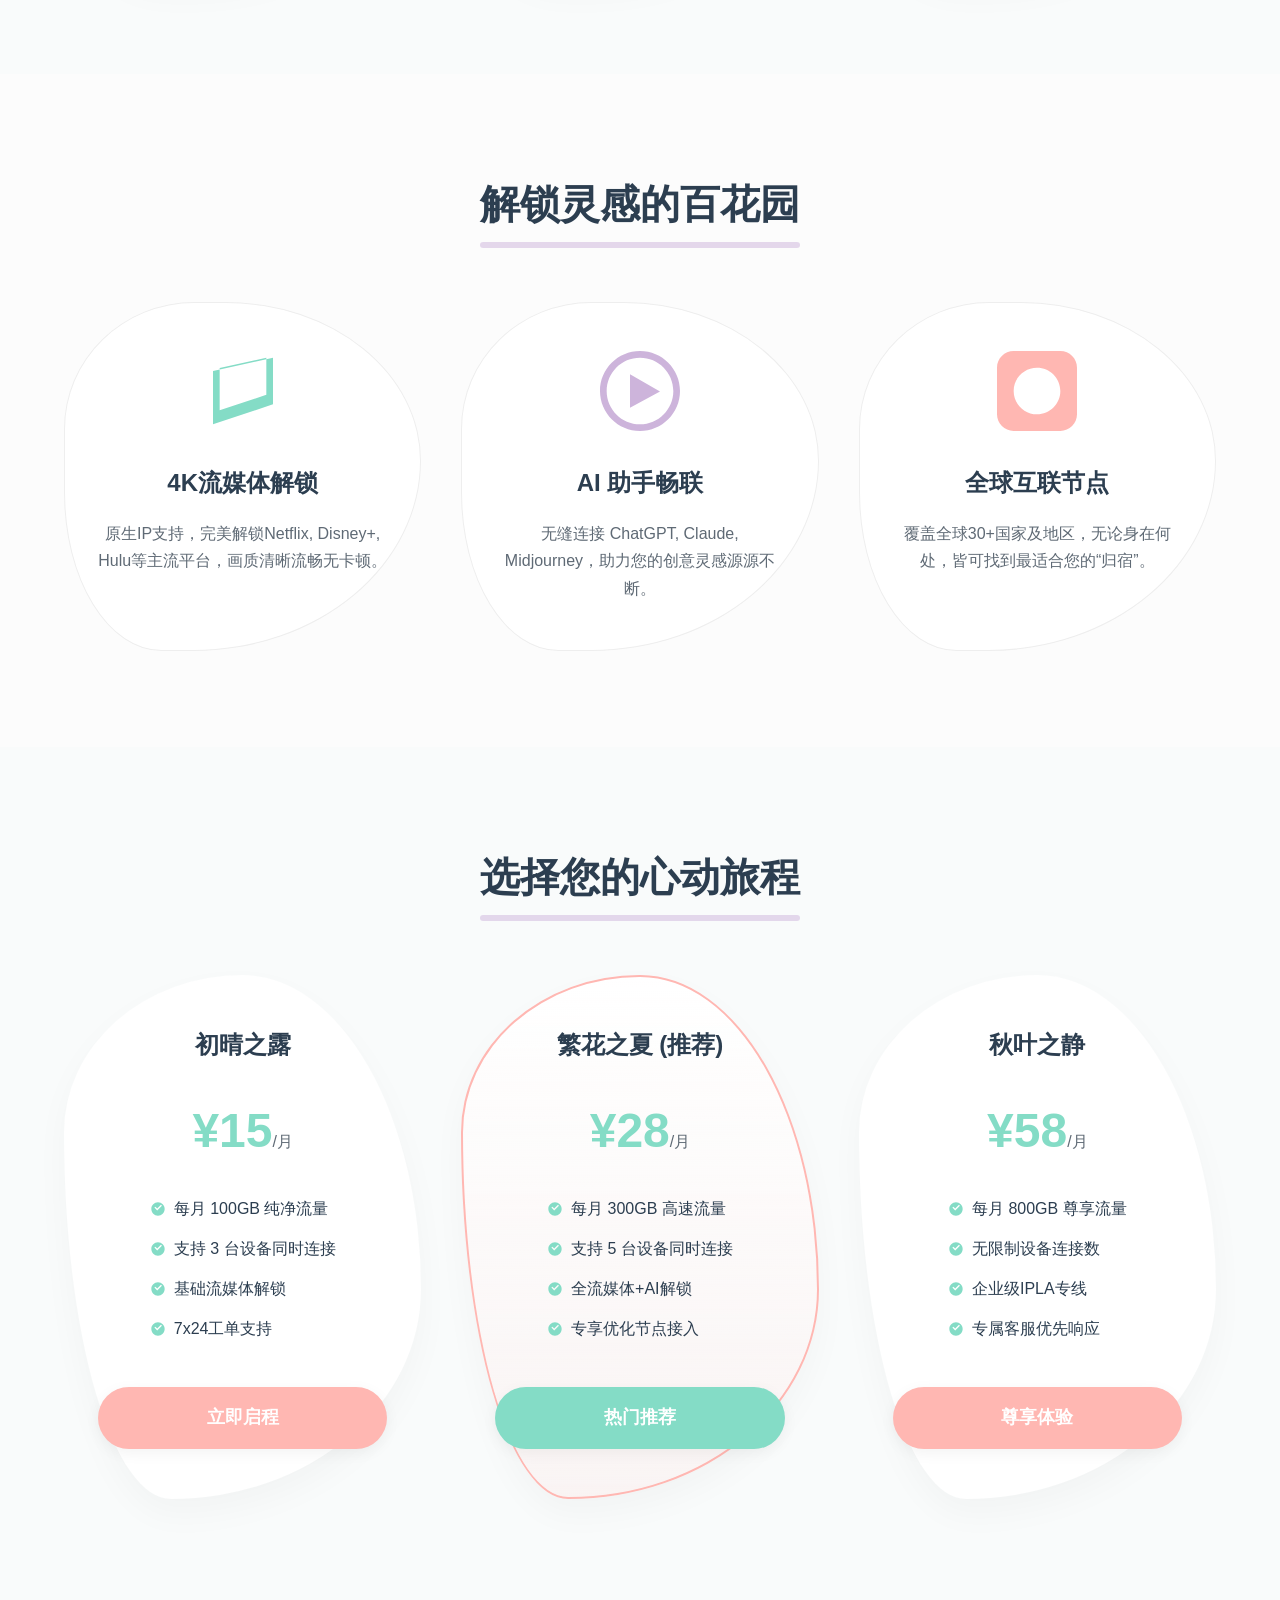
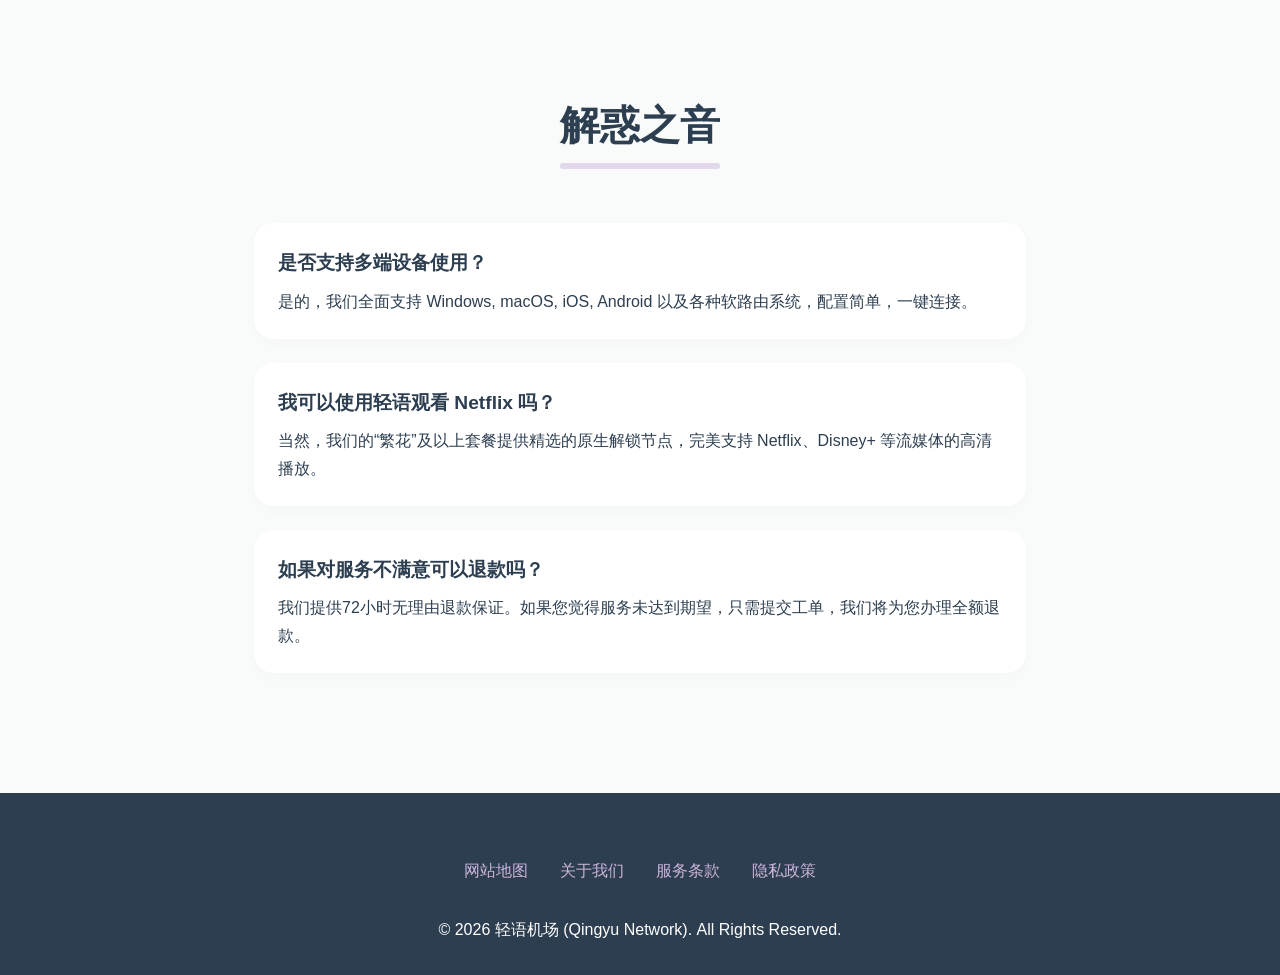
==== commit a73d2300: "Restore detailed guides and clarify airport homepage introductions" ====
--- a/index.html
+++ b/index.html
@@ -1,21 +1,20 @@
 <!DOCTYPE html>
+
 <html lang="zh-CN">
 <head>
-  <meta charset="UTF-8">
-  <meta name="viewport" content="width=device-width, initial-scale=1.0">
-  <title>轻语机场 - 全家人的上网指南 | 免费体验与家庭网络实用技巧</title>
-  <link rel="stylesheet" href="style.css">
-  <meta name="description" content="轻语机场为全家提供稳定的上网体验。站内有路由器摆放、FTTR 全屋光纤、信道干扰、文件互传和测速工具对比等家庭网络指南。">
-
-    <meta name="keywords" content="轻语机场, 机场推荐, 免费体验, 路由器摆放, FTTR, Wi-Fi信道, 测速工具">
-
-    <meta property="og:title" content="轻语机场 - 全家人的上网指南 | 免费体验与家庭网络实用技巧">
-    <meta property="og:description" content="轻语机场为全家提供稳定的上网体验。站内有路由器摆放、FTTR 全屋光纤、信道干扰、文件互传和测速工具对比等家庭网络指南。">
-    <meta property="og:type" content="website">
-    <meta property="og:url" content="https://qingyujichang.mom/">
-    <meta property="og:image" content="https://qingyujichang.mom/og-image.jpg">
-    <meta property="og:site_name" content="轻语机场">
-    <script type="application/ld+json">
+<meta charset="utf-8"/>
+<meta content="width=device-width, initial-scale=1.0" name="viewport"/>
+<title>轻语机场 - 全家人的上网指南 | 免费体验与家庭网络实用技巧</title>
+<link href="style.css" rel="stylesheet"/>
+<meta content="学习、阅读、娱乐，每个人都有自己的上网时光。轻语机场的节点订阅面向日常跨境访问需求，选择前可一起整理家中设备、使用时段与流量预算。了解套餐内容和配置方式，为电脑、手机各自安排合适的连接计划。" name="description"/>
+<meta content="轻语机场, 机场推荐, 免费体验, 路由器摆放, FTTR, Wi-Fi信道, 测速工具" name="keywords"/>
+<meta content="轻语机场 - 全家人的上网指南 | 免费体验与家庭网络实用技巧" property="og:title"/>
+<meta content="学习、阅读、娱乐，每个人都有自己的上网时光。轻语机场的节点订阅面向日常跨境访问需求，选择前可一起整理家中设备、使用时段与流量预算。了解套餐内容和配置方式，为电脑、手机各自安排合适的连接计划。" property="og:description"/>
+<meta content="website" property="og:type"/>
+<meta content="https://qingyujichang.mom/" property="og:url"/>
+<meta content="https://qingyujichang.mom/og-image.jpg" property="og:image"/>
+<meta content="轻语机场" property="og:site_name"/>
+<script type="application/ld+json">
     {
       "@context": "https://schema.org/",
       "@type": "Product",
@@ -27,156 +26,146 @@
       }
     }
     </script>
-    </head>
+<style id="swc-mobile-layout-fix">@media(max-width:768px){.card::before{left:0;width:100%;}}</style></head>
 <body>
-
-  <header>
-    <div class="logo">
-      <svg role="img" aria-label="轻语机场 Logo" viewBox="0 0 200 60" width="160" height="48" xmlns="http://www.w3.org/2000/svg">
-        <path d="M 20 40 Q 30 20 40 40 Q 30 50 20 40 Z" fill="#FFB7B2" opacity="0.8"/>
-        <path d="M 35 45 Q 45 25 55 45 Q 45 55 35 45 Z" fill="#84DCC6" opacity="0.8"/>
-        <path d="M 25 35 Q 35 15 45 35 Q 35 45 25 35 Z" fill="#CDB4DB" opacity="0.8"/>
-        <text x="70" y="42" font-size="28" font-family="'Microsoft YaHei', sans-serif" font-weight="bold" fill="#2C3E50">轻语机场</text>
-      </svg>
-    </div>
-    
-            <input type="checkbox" id="mobile-menu-toggle" class="menu-toggle" style="display:none;">
-            <label for="mobile-menu-toggle" class="menu-hamburger">
-                <span></span><span></span><span></span>
-            </label>
-            <nav style="display:flex; gap: 20px; align-items: center;">
+<header>
+<div class="logo">
+<svg aria-label="轻语机场 Logo" height="48" role="img" viewbox="0 0 200 60" width="160" xmlns="http://www.w3.org/2000/svg">
+<path d="M 20 40 Q 30 20 40 40 Q 30 50 20 40 Z" fill="#FFB7B2" opacity="0.8"></path>
+<path d="M 35 45 Q 45 25 55 45 Q 45 55 35 45 Z" fill="#84DCC6" opacity="0.8"></path>
+<path d="M 25 35 Q 35 15 45 35 Q 35 45 25 35 Z" fill="#CDB4DB" opacity="0.8"></path>
+<text fill="#2C3E50" font-family="'Microsoft YaHei', sans-serif" font-size="28" font-weight="bold" x="70" y="42">轻语机场</text>
+</svg>
+</div>
+<input class="menu-toggle" id="mobile-menu-toggle" style="display:none;" type="checkbox"/>
+<label class="menu-hamburger" for="mobile-menu-toggle">
+<span></span><span></span><span></span>
+</label>
+<nav style="display:flex; gap: 20px; align-items: center;">
 <a href="index.html#advantages" style="text-decoration:none; color:inherit; font-weight:bold;">核心优势</a>
-            <a href="index.html#streaming" style="text-decoration:none; color:inherit; font-weight:bold;">流媒体解锁</a>
-            <a href="index.html#pricing" style="text-decoration:none; color:inherit; font-weight:bold;">产品定价</a>
-            <a href="index.html#faq" style="text-decoration:none; color:inherit; font-weight:bold;">常见问题</a>
+<a href="index.html#streaming" style="text-decoration:none; color:inherit; font-weight:bold;">流媒体解锁</a>
+<a href="index.html#pricing" style="text-decoration:none; color:inherit; font-weight:bold;">产品定价</a>
+<a href="index.html#faq" style="text-decoration:none; color:inherit; font-weight:bold;">常见问题</a>
 <a href="surfing-guide.html" style="text-decoration:none; color:inherit; font-weight:bold;">上网指南</a>
-<a href="https://ww012.twilightaff.com/#/?code=A56DH1Af" rel="nofollow" target="_blank" class="nav-cta">立即体验</a>
+<a class="nav-cta" href="https://ww012.twilightaff.com/#/?code=A56DH1Af" rel="nofollow" target="_blank">立即体验</a>
 </nav>
-  </header>
-
-  <section class="hero">
-    <h1>先试用，再决定，<br>让全家都顺畅</h1>
-    <p>轻语机场提供免费体验。先在家里的各个房间、各台设备上测一测，再选择合适的套餐。</p>
-    <div class="cta-group">
-      <a href="https://ww012.twilightaff.com/#/?code=A56DH1Af" class="btn btn-primary" rel="nofollow" target="_blank">
-        <svg role="img" aria-label="轻语机场 Logo" style="width:20px;height:20px;margin-right:8px;fill:#fff;" viewBox="0 0 24 24"><path d="M3 12l18-12v24z"/></svg> 开启免费体验
+</header>
+<section class="hero">
+<h1>先试用，再决定，<br/>让全家都顺畅</h1>
+<p>学习、阅读、娱乐，每个人都有自己的上网时光。轻语机场的节点订阅面向日常跨境访问需求，选择前可一起整理家中设备、使用时段与流量预算。了解套餐内容和配置方式，为电脑、手机各自安排合适的连接计划。</p>
+<div class="cta-group">
+<a class="btn btn-primary" href="https://ww012.twilightaff.com/#/?code=A56DH1Af" rel="nofollow" target="_blank">
+<svg aria-label="轻语机场 Logo" role="img" style="width:20px;height:20px;margin-right:8px;fill:#fff;" viewbox="0 0 24 24"><path d="M3 12l18-12v24z"></path></svg> 开启免费体验
       </a>
-      <a href="#pricing" class="btn btn-dofollow">查看产品定价</a>
-    </div>
-  </section>
-
-  <div class="wave-divider">
-    <svg role="img" aria-label="轻语机场 Logo" viewBox="0 0 1200 120" preserveAspectRatio="none">
-        <path d="M321.39,56.44c58-10.79,114.16-30.13,172-41.86,82.39-16.72,168.19-17.73,250.45-.39C823.78,31,906.67,72,985.66,92.83c70.05,18.48,146.53,26.09,214.34,3V0H0V27.35A600.21,600.21,0,0,0,321.39,56.44Z" fill="#F9FBFB"></path>
-    </svg>
-  </div>
-
-  <section id="advantages">
-    <h2 class="section-title">回归纯粹的连接之美</h2>
-    <div class="grid">
-      <div class="card">
-        <svg role="img" aria-label="轻语机场 Logo" viewBox="0 0 24 24"><path d="M12 2c5.514 0 10 4.486 10 10s-4.486 10-10 10-10-4.486-10-10 4.486-10 10-10zm0-2c-6.627 0-12 5.373-12 12s5.373 12 12 12 12-5.373 12-12-5.373-12-12-12zm-2 16h-2v-6h2v6zm4 0h-2v-8h2v8zm4 0h-2v-4h2v4z"/></svg>
-        <h3>如风般极速</h3>
-        <p>独家优化的BGP跨境专线，无感延迟，让每一次页面加载都如同微风拂面般自然顺畅。</p>
-      </div>
-      <div class="card">
-        <svg role="img" aria-label="轻语机场 Logo" viewBox="0 0 24 24"><path d="M11 2v4h2v-4h-2zm3.61 2.22l-1.41 1.41 2.83 2.83 1.41-1.41-2.83-2.83zm5.39 6.78h-4v2h4v-2zm-2.22 5.61l-2.83-2.83-1.41 1.41 2.83 2.83 1.41-1.41zm-6.78 3.39v-4h-2v4h2zm-5.61-2.22l2.83-2.83-1.41-1.41-2.83 2.83 1.41 1.41zm-3.39-6.78h4v-2h-4v2zm2.22-5.61l1.41 1.41 2.83-2.83-1.41-1.41-2.83 2.83zm6.78-3.39c-3.31 0-6 2.69-6 6s2.69 6 6 6 6-2.69 6-6-2.69-6-6-6z" fill="#CDB4DB"/></svg>
-        <h3>磐石般稳定</h3>
-        <p>多重冗余节点设计，智能路由动态切换，告别断流烦恼，为您提供全天候的可靠守护。</p>
-      </div>
-      <div class="card">
-        <svg role="img" aria-label="轻语机场 Logo" viewBox="0 0 24 24"><path d="M12 1l-12 5v6.5c0 5.55 3.84 10.74 12 12.5 8.16-1.76 12-6.95 12-12.5v-6.5l-12-5zm0 2.28l9.5 3.96v5.26c0 4.67-2.92 9-9.5 10.37-6.58-1.37-9.5-5.7-9.5-10.37v-5.26l9.5-3.96zm-1.41 11.3l-3.89-3.88 1.41-1.41 2.48 2.47 5.66-5.66 1.41 1.41-7.07 7.07z" fill="#FFB7B2"/></svg>
-        <h3>清泉般安心</h3>
-        <p>采用行业顶尖加密协议，零日志记录政策，让您的隐私数据如清泉般纯粹，不留痕迹。</p>
-      </div>
-    </div>
-  </section>
-
-  <section id="streaming" style="background-color: #fcfcfc;">
-    <h2 class="section-title">解锁灵感的百花园</h2>
-    <div class="grid">
-      <div class="card" style="box-shadow: none; border: 1px solid #eee;">
-        <svg role="img" aria-label="轻语机场 Logo" viewBox="0 0 24 24"><path d="M21 16v-14l-18 4v16l18-6zm-16-10.87l14-3.11v11.12l-14 4.67v-12.68z" fill="#84DCC6"/></svg>
-        <h3>4K流媒体解锁</h3>
-        <p>原生IP支持，完美解锁Netflix, Disney+, Hulu等主流平台，画质清晰流畅无卡顿。</p>
-      </div>
-      <div class="card" style="box-shadow: none; border: 1px solid #eee;">
-        <svg role="img" aria-label="轻语机场 Logo" viewBox="0 0 24 24"><path d="M12 2c5.514 0 10 4.486 10 10s-4.486 10-10 10-10-4.486-10-10 4.486-10 10-10zm0-2c-6.627 0-12 5.373-12 12s5.373 12 12 12 12-5.373 12-12-5.373-12-12-12zm-3 17v-10l9 5.146-9 4.854z" fill="#CDB4DB"/></svg>
-        <h3>AI 助手畅联</h3>
-        <p>无缝连接 ChatGPT, Claude, Midjourney，助力您的创意灵感源源不断。</p>
-      </div>
-      <div class="card" style="box-shadow: none; border: 1px solid #eee;">
-        <svg role="img" aria-label="轻语机场 Logo" viewBox="0 0 24 24"><path d="M19 0h-14c-2.761 0-5 2.239-5 5v14c0 2.761 2.239 5 5 5h14c2.762 0 5-2.239 5-5v-14c0-2.761-2.238-5-5-5zm-7 19c-3.86 0-7-3.14-7-7s3.14-7 7-7 7 3.14 7 7-3.14 7-7 7z" fill="#FFB7B2"/></svg>
-        <h3>全球互联节点</h3>
-        <p>覆盖全球30+国家及地区，无论身在何处，皆可找到最适合您的“归宿”。</p>
-      </div>
-    </div>
-  </section>
-
-  <section id="pricing">
-    <h2 class="section-title">选择您的心动旅程</h2>
-    <div class="grid">
-      <div class="card price-card">
-        <h3>初晴之露</h3>
-        <div class="price">¥15<span>/月</span></div>
-        <ul class="features-list">
-          <li>每月 100GB 纯净流量</li>
-          <li>支持 3 台设备同时连接</li>
-          <li>基础流媒体解锁</li>
-          <li>7x24工单支持</li>
-        </ul>
-        <a href="https://ww012.twilightaff.com/#/?code=A56DH1Af" class="btn btn-secondary" rel="nofollow" target="_blank" style="width:100%">立即启程</a>
-      </div>
-      <div class="card price-card featured">
-        <h3>繁花之夏 (推荐)</h3>
-        <div class="price">¥28<span>/月</span></div>
-        <ul class="features-list">
-          <li>每月 300GB 高速流量</li>
-          <li>支持 5 台设备同时连接</li>
-          <li>全流媒体+AI解锁</li>
-          <li>专享优化节点接入</li>
-        </ul>
-        <a href="https://ww012.twilightaff.com/#/?code=A56DH1Af" class="btn btn-primary" rel="nofollow" target="_blank" style="width:100%">热门推荐</a>
-      </div>
-      <div class="card price-card">
-        <h3>秋叶之静</h3>
-        <div class="price">¥58<span>/月</span></div>
-        <ul class="features-list">
-          <li>每月 800GB 尊享流量</li>
-          <li>无限制设备连接数</li>
-          <li>企业级IPLA专线</li>
-          <li>专属客服优先响应</li>
-        </ul>
-        <a href="https://ww012.twilightaff.com/#/?code=A56DH1Af" class="btn btn-secondary" rel="nofollow" target="_blank" style="width:100%">尊享体验</a>
-      </div>
-    </div>
-  </section>
-
-  <section id="faq" style="max-width: 900px; margin: 0 auto;">
-    <h2 class="section-title">解惑之音</h2>
-    <div class="faq-item">
-      <h4>是否支持多端设备使用？</h4>
-      <p>是的，我们全面支持 Windows, macOS, iOS, Android 以及各种软路由系统，配置简单，一键连接。</p>
-    </div>
-    <div class="faq-item">
-      <h4>我可以使用轻语观看 Netflix 吗？</h4>
-      <p>当然，我们的“繁花”及以上套餐提供精选的原生解锁节点，完美支持 Netflix、Disney+ 等流媒体的高清播放。</p>
-    </div>
-    <div class="faq-item">
-      <h4>如果对服务不满意可以退款吗？</h4>
-      <p>我们提供72小时无理由退款保证。如果您觉得服务未达到期望，只需提交工单，我们将为您办理全额退款。</p>
-    </div>
-  </section>
-
-  <footer>
-    <div class="footer-links">
-      <a href="sitemap.html">网站地图</a>
-      <a href="about.html">关于我们</a>
-      <a href="terms.html">服务条款</a>
-      <a href="privacy.html">隐私政策</a>
-    </div>
-    <p>&copy; 2026 轻语机场 (Qingyu Network). All Rights Reserved.</p>
-  </footer>
-
+<a class="btn btn-dofollow" href="#pricing">查看产品定价</a>
+</div>
+</section>
+<div class="wave-divider">
+<svg aria-label="轻语机场 Logo" preserveaspectratio="none" role="img" viewbox="0 0 1200 120">
+<path d="M321.39,56.44c58-10.79,114.16-30.13,172-41.86,82.39-16.72,168.19-17.73,250.45-.39C823.78,31,906.67,72,985.66,92.83c70.05,18.48,146.53,26.09,214.34,3V0H0V27.35A600.21,600.21,0,0,0,321.39,56.44Z" fill="#F9FBFB"></path>
+</svg>
+</div>
+<section id="advantages">
+<h2 class="section-title">回归纯粹的连接之美</h2>
+<div class="grid">
+<div class="card">
+<svg aria-label="轻语机场 Logo" role="img" viewbox="0 0 24 24"><path d="M12 2c5.514 0 10 4.486 10 10s-4.486 10-10 10-10-4.486-10-10 4.486-10 10-10zm0-2c-6.627 0-12 5.373-12 12s5.373 12 12 12 12-5.373 12-12-5.373-12-12-12zm-2 16h-2v-6h2v6zm4 0h-2v-8h2v8zm4 0h-2v-4h2v4z"></path></svg>
+<h3>如风般极速</h3>
+<p>独家优化的BGP跨境专线，无感延迟，让每一次页面加载都如同微风拂面般自然顺畅。</p>
+</div>
+<div class="card">
+<svg aria-label="轻语机场 Logo" role="img" viewbox="0 0 24 24"><path d="M11 2v4h2v-4h-2zm3.61 2.22l-1.41 1.41 2.83 2.83 1.41-1.41-2.83-2.83zm5.39 6.78h-4v2h4v-2zm-2.22 5.61l-2.83-2.83-1.41 1.41 2.83 2.83 1.41-1.41zm-6.78 3.39v-4h-2v4h2zm-5.61-2.22l2.83-2.83-1.41-1.41-2.83 2.83 1.41 1.41zm-3.39-6.78h4v-2h-4v2zm2.22-5.61l1.41 1.41 2.83-2.83-1.41-1.41-2.83 2.83zm6.78-3.39c-3.31 0-6 2.69-6 6s2.69 6 6 6 6-2.69 6-6-2.69-6-6-6z" fill="#CDB4DB"></path></svg>
+<h3>磐石般稳定</h3>
+<p>多重冗余节点设计，智能路由动态切换，告别断流烦恼，为您提供全天候的可靠守护。</p>
+</div>
+<div class="card">
+<svg aria-label="轻语机场 Logo" role="img" viewbox="0 0 24 24"><path d="M12 1l-12 5v6.5c0 5.55 3.84 10.74 12 12.5 8.16-1.76 12-6.95 12-12.5v-6.5l-12-5zm0 2.28l9.5 3.96v5.26c0 4.67-2.92 9-9.5 10.37-6.58-1.37-9.5-5.7-9.5-10.37v-5.26l9.5-3.96zm-1.41 11.3l-3.89-3.88 1.41-1.41 2.48 2.47 5.66-5.66 1.41 1.41-7.07 7.07z" fill="#FFB7B2"></path></svg>
+<h3>清泉般安心</h3>
+<p>采用行业顶尖加密协议，零日志记录政策，让您的隐私数据如清泉般纯粹，不留痕迹。</p>
+</div>
+</div>
+</section>
+<section id="streaming" style="background-color: #fcfcfc;">
+<h2 class="section-title">解锁灵感的百花园</h2>
+<div class="grid">
+<div class="card" style="box-shadow: none; border: 1px solid #eee;">
+<svg aria-label="轻语机场 Logo" role="img" viewbox="0 0 24 24"><path d="M21 16v-14l-18 4v16l18-6zm-16-10.87l14-3.11v11.12l-14 4.67v-12.68z" fill="#84DCC6"></path></svg>
+<h3>4K流媒体解锁</h3>
+<p>原生IP支持，完美解锁Netflix, Disney+, Hulu等主流平台，画质清晰流畅无卡顿。</p>
+</div>
+<div class="card" style="box-shadow: none; border: 1px solid #eee;">
+<svg aria-label="轻语机场 Logo" role="img" viewbox="0 0 24 24"><path d="M12 2c5.514 0 10 4.486 10 10s-4.486 10-10 10-10-4.486-10-10 4.486-10 10-10zm0-2c-6.627 0-12 5.373-12 12s5.373 12 12 12 12-5.373 12-12-5.373-12-12-12zm-3 17v-10l9 5.146-9 4.854z" fill="#CDB4DB"></path></svg>
+<h3>AI 助手畅联</h3>
+<p>无缝连接 ChatGPT, Claude, Midjourney，助力您的创意灵感源源不断。</p>
+</div>
+<div class="card" style="box-shadow: none; border: 1px solid #eee;">
+<svg aria-label="轻语机场 Logo" role="img" viewbox="0 0 24 24"><path d="M19 0h-14c-2.761 0-5 2.239-5 5v14c0 2.761 2.239 5 5 5h14c2.762 0 5-2.239 5-5v-14c0-2.761-2.238-5-5-5zm-7 19c-3.86 0-7-3.14-7-7s3.14-7 7-7 7 3.14 7 7-3.14 7-7 7z" fill="#FFB7B2"></path></svg>
+<h3>全球互联节点</h3>
+<p>覆盖全球30+国家及地区，无论身在何处，皆可找到最适合您的“归宿”。</p>
+</div>
+</div>
+</section>
+<section id="pricing">
+<h2 class="section-title">选择您的心动旅程</h2>
+<div class="grid">
+<div class="card price-card">
+<h3>初晴之露</h3>
+<div class="price">¥15<span>/月</span></div>
+<ul class="features-list">
+<li>每月 100GB 纯净流量</li>
+<li>支持 3 台设备同时连接</li>
+<li>基础流媒体解锁</li>
+<li>7x24工单支持</li>
+</ul>
+<a class="btn btn-secondary" href="https://ww012.twilightaff.com/#/?code=A56DH1Af" rel="nofollow" style="width:100%" target="_blank">立即启程</a>
+</div>
+<div class="card price-card featured">
+<h3>繁花之夏 (推荐)</h3>
+<div class="price">¥28<span>/月</span></div>
+<ul class="features-list">
+<li>每月 300GB 高速流量</li>
+<li>支持 5 台设备同时连接</li>
+<li>全流媒体+AI解锁</li>
+<li>专享优化节点接入</li>
+</ul>
+<a class="btn btn-primary" href="https://ww012.twilightaff.com/#/?code=A56DH1Af" rel="nofollow" style="width:100%" target="_blank">热门推荐</a>
+</div>
+<div class="card price-card">
+<h3>秋叶之静</h3>
+<div class="price">¥58<span>/月</span></div>
+<ul class="features-list">
+<li>每月 800GB 尊享流量</li>
+<li>无限制设备连接数</li>
+<li>企业级IPLA专线</li>
+<li>专属客服优先响应</li>
+</ul>
+<a class="btn btn-secondary" href="https://ww012.twilightaff.com/#/?code=A56DH1Af" rel="nofollow" style="width:100%" target="_blank">尊享体验</a>
+</div>
+</div>
+</section>
+<section id="faq" style="max-width: 900px; margin: 0 auto;">
+<h2 class="section-title">解惑之音</h2>
+<div class="faq-item">
+<h4>是否支持多端设备使用？</h4>
+<p>是的，我们全面支持 Windows, macOS, iOS, Android 以及各种软路由系统，配置简单，一键连接。</p>
+</div>
+<div class="faq-item">
+<h4>我可以使用轻语观看 Netflix 吗？</h4>
+<p>当然，我们的“繁花”及以上套餐提供精选的原生解锁节点，完美支持 Netflix、Disney+ 等流媒体的高清播放。</p>
+</div>
+<div class="faq-item">
+<h4>如果对服务不满意可以退款吗？</h4>
+<p>我们提供72小时无理由退款保证。如果您觉得服务未达到期望，只需提交工单，我们将为您办理全额退款。</p>
+</div>
+</section>
+<footer>
+<div class="footer-links">
+<a href="sitemap.html">网站地图</a>
+<a href="about.html">关于我们</a>
+<a href="terms.html">服务条款</a>
+<a href="privacy.html">隐私政策</a>
+</div>
+<p>© 2026 轻语机场 (Qingyu Network). All Rights Reserved.</p>
+</footer>
 </body>
 </html>
